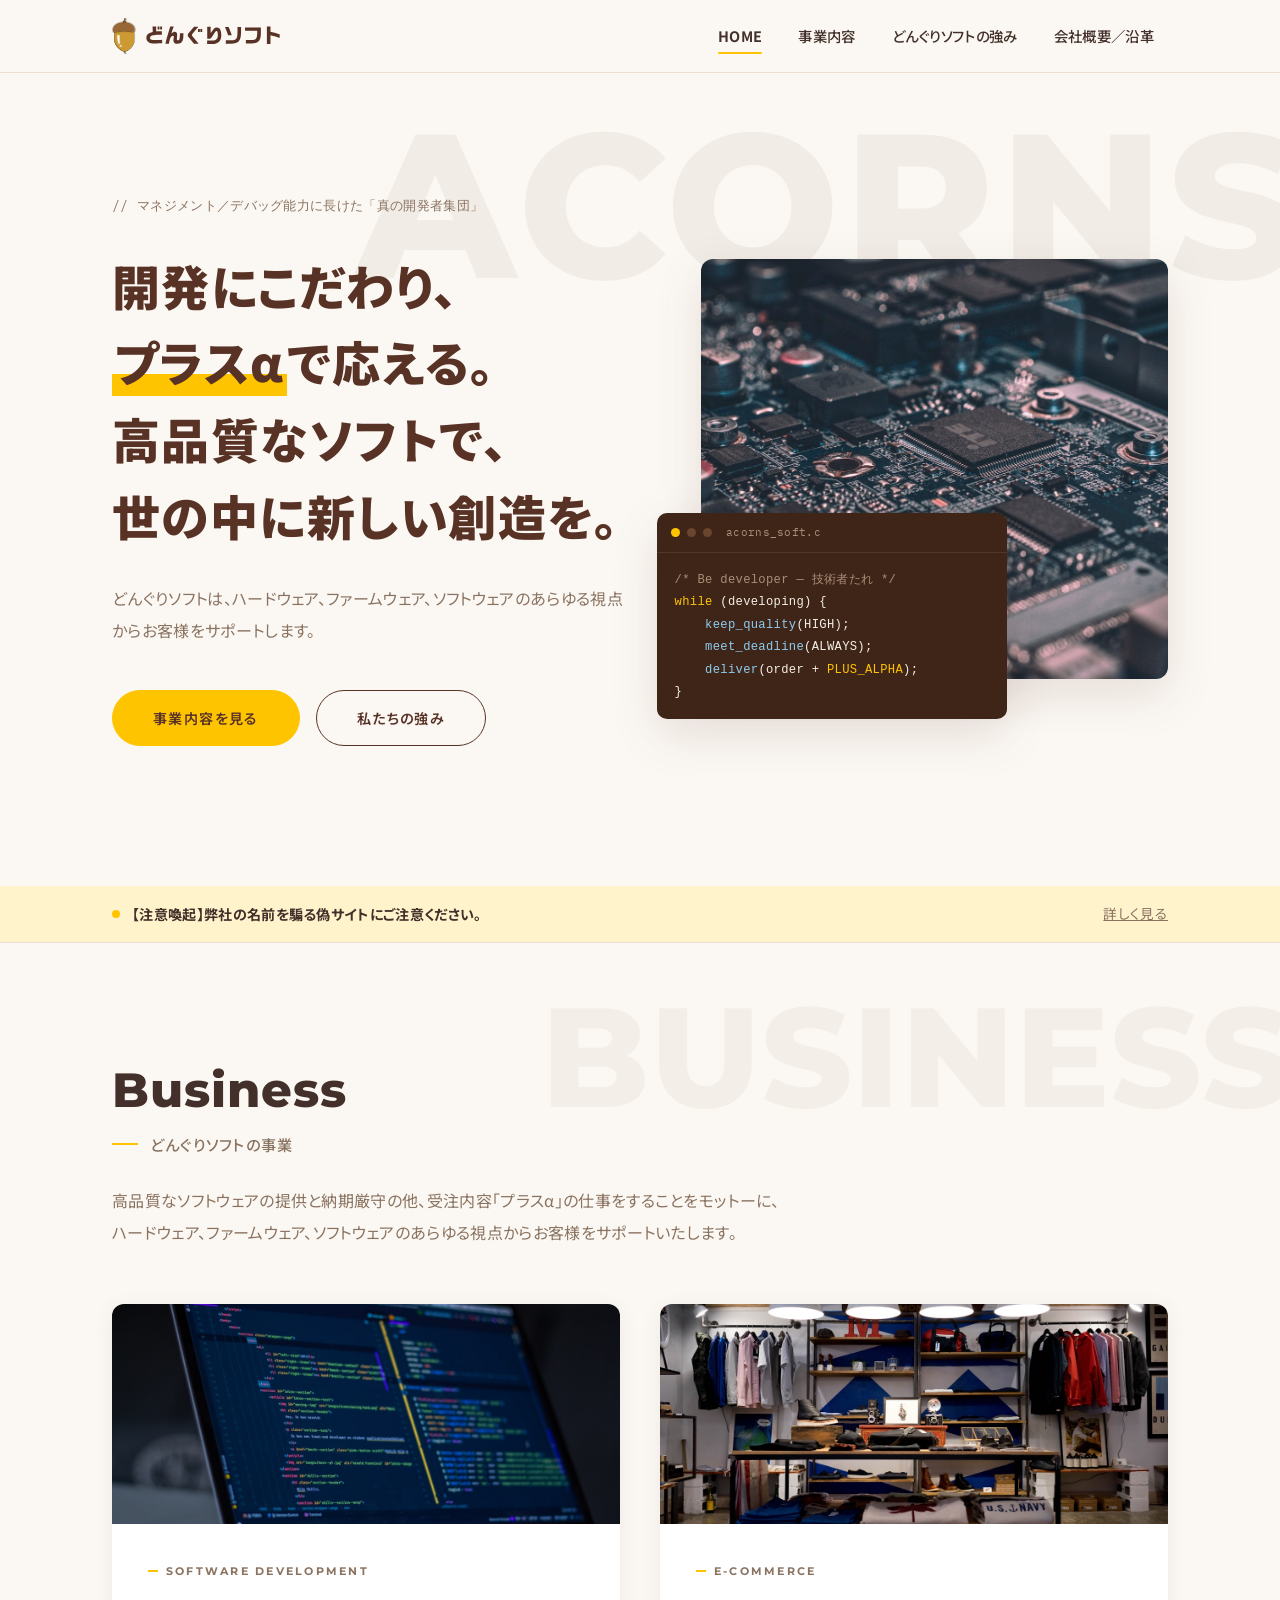
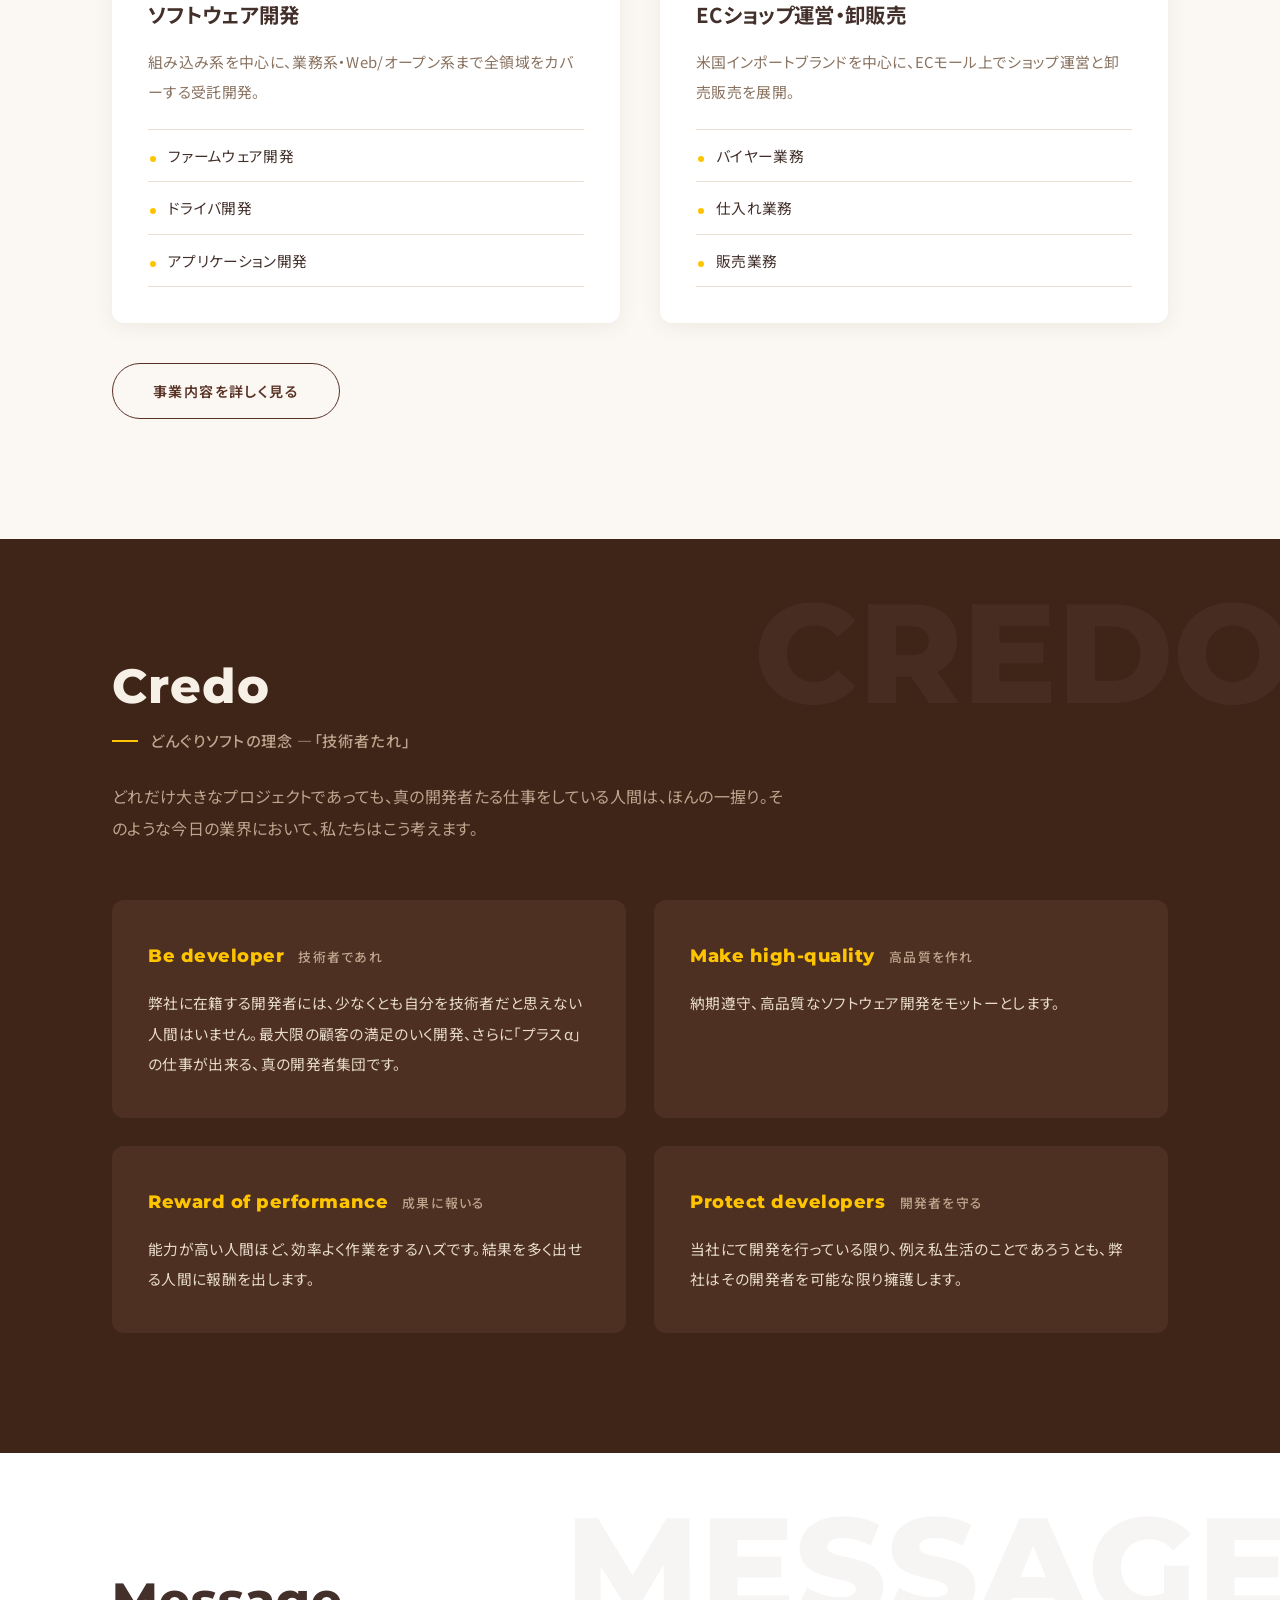
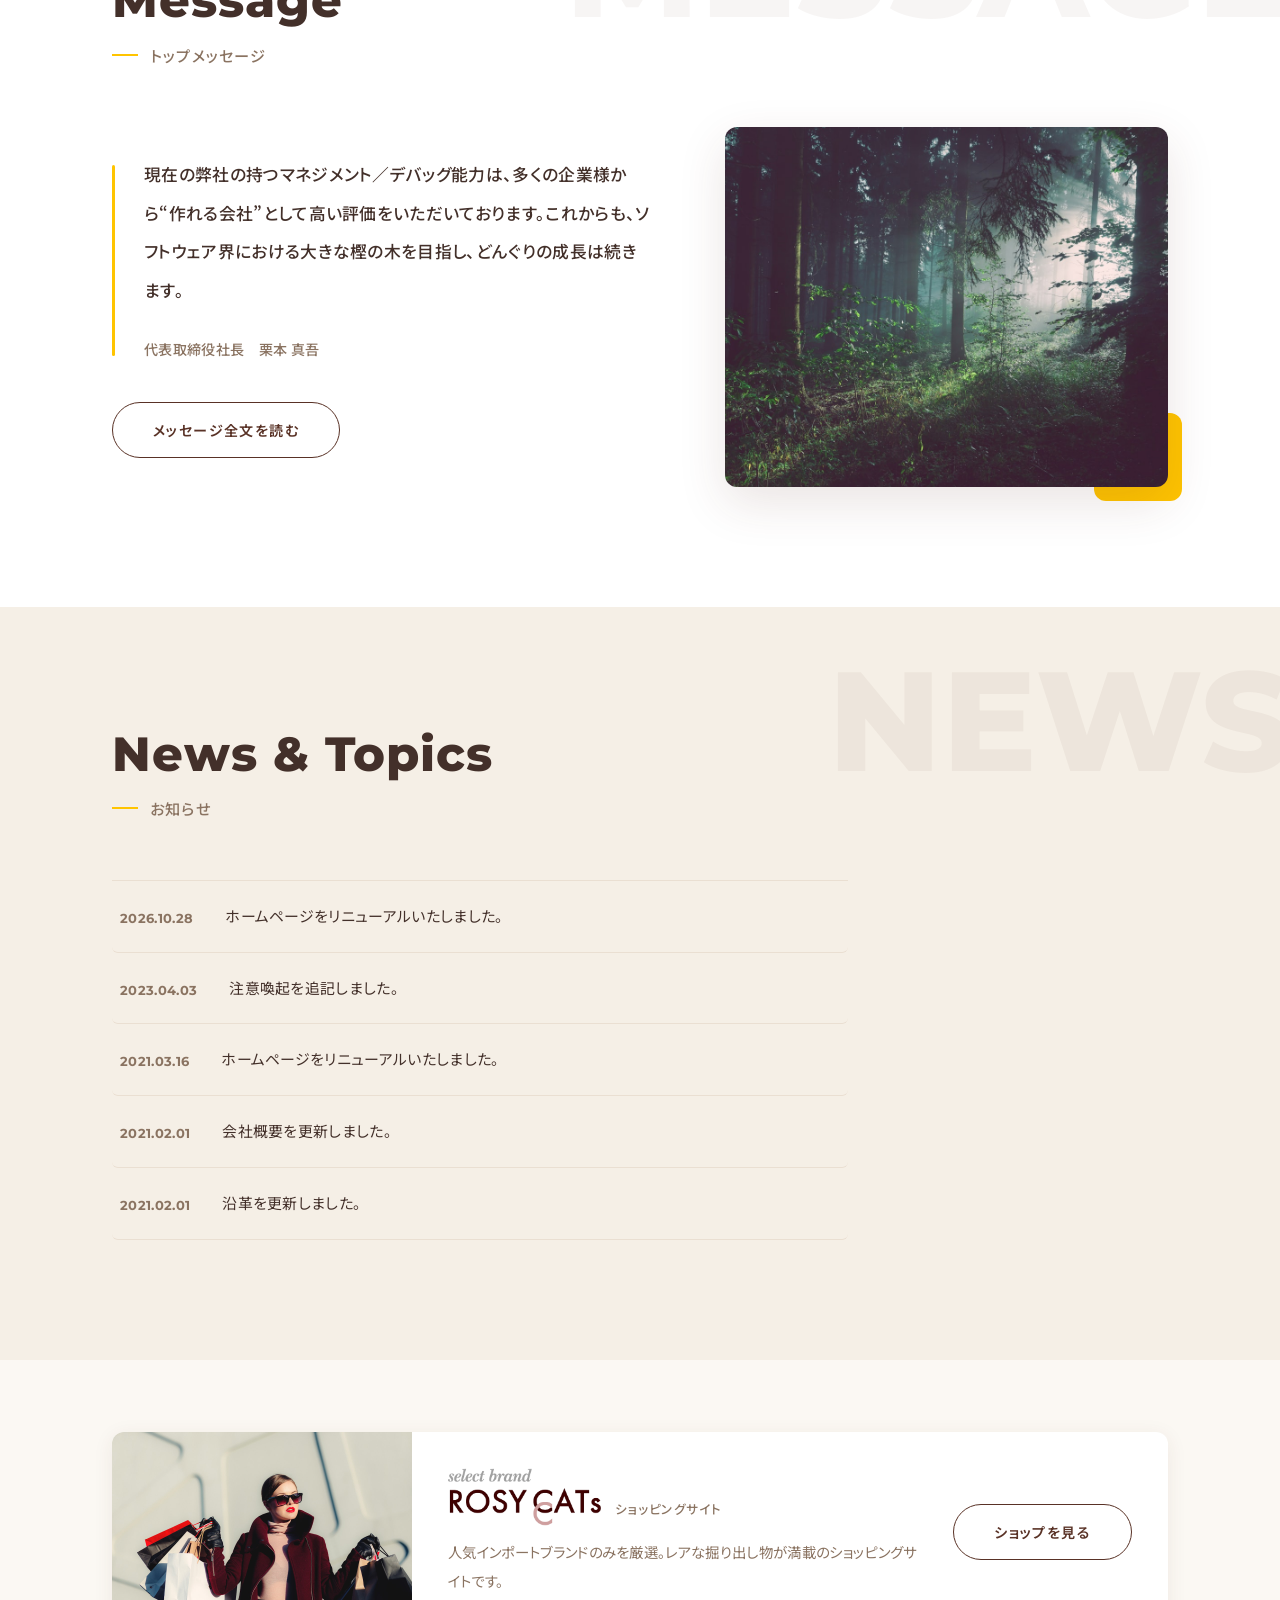
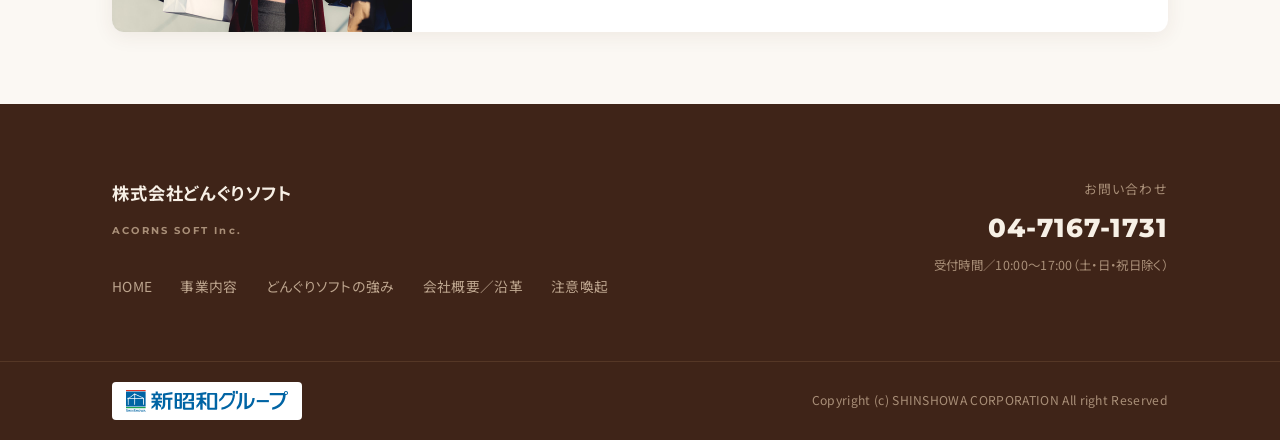
==== index.html @ 72dcea39 "Add initial homepage static site Co-Authored-By: Claude Opus 5.5 <noreply@anthropic.com> Claude-Sess" ====
<!doctype html>
<html lang="ja">
<head>
<meta charset="utf-8">
<title>株式会社どんぐりソフト｜真の開発者集団</title>
<meta name="description" content="どんぐりソフトは、ハードウェア、ファームウェア、ソフトウェアのあらゆる視点からお客様をサポートします。">
<meta name="viewport" content="width=device-width, initial-scale=1">
<link rel="icon" href="images/favicon.ico">
<link rel="preconnect" href="https://fonts.googleapis.com">
<link rel="preconnect" href="https://fonts.gstatic.com" crossorigin>
<link href="https://fonts.googleapis.com/css2?family=IBM+Plex+Mono:wght@400;500&family=Montserrat:wght@700;800;900&family=Noto+Sans+JP:wght@400;500;700;900&display=swap" rel="stylesheet">
<link rel="stylesheet" href="css/style.css">
<script src="js/main.js" defer></script>
<noscript><style>.intro{display:none}body.has-intro{overflow:auto}.reveal{opacity:1;transform:none}</style></noscript>
</head>
<body class="has-intro">

<div class="intro" id="intro" aria-hidden="true">
  <div class="intro-logo">
    <img src="images/logo.svg" alt="株式会社どんぐりソフト">
  </div>
</div>

<header class="site-header">
  <div class="inner">
    <a class="brand" href="index.html">
      <img src="images/logo.svg" alt="株式会社どんぐりソフト">
    </a>
    <nav class="gnav" aria-label="サイト内メニュー">
      <ul>
        <li><a href="index.html" aria-current="page">HOME</a></li>
        <li><a href="business.html">事業内容</a></li>
        <li><a href="advantage.html">どんぐりソフトの強み</a></li>
        <li><a href="outline.html">会社概要／沿革</a></li>
      </ul>
    </nav>
  </div>
</header>

<main>

  <section class="hero">
    <p class="ghost" aria-hidden="true">ACORNS</p>
    <div class="inner">
      <div class="hero-copy">
        <p class="lead-mono">// マネジメント／デバッグ能力に長けた「真の開発者集団」</p>
        <h1>開発にこだわり、<br><span class="marker">プラスα</span>で応える。<br>高品質なソフトで、<br>世の中に新しい創造を。</h1>
        <p class="sub">どんぐりソフトは、ハードウェア、ファームウェア、ソフトウェアのあらゆる視点からお客様をサポートします。</p>
        <div class="hero-actions">
          <a class="btn solid" href="business.html">事業内容を見る</a>
          <a class="btn" href="advantage.html">私たちの強み</a>
        </div>
      </div>
      <div class="hero-visual">
        <div class="photo" data-parallax>
          <img src="images/hero.jpg" alt="基板の上の電子回路">
        </div>
        <div class="code-card" aria-hidden="true">
          <div class="bar"><i></i><i></i><i></i>&nbsp;acorns_soft.c</div>
<pre><span class="c-com">/* Be developer — 技術者たれ */</span>
<span class="c-kw">while</span> (developing) {
    <span class="c-fn">keep_quality</span>(HIGH);
    <span class="c-fn">meet_deadline</span>(ALWAYS);
    <span class="c-fn">deliver</span>(order + <span class="c-kw">PLUS_ALPHA</span>);
}</pre>
        </div>
      </div>
    </div>
  </section>

  <div class="notice">
    <div class="inner">
      <p>【注意喚起】弊社の名前を騙る偽サイトにご注意ください。</p>
      <a href="caution.html">詳しく見る</a>
    </div>
  </div>

  <section class="section" id="business">
    <p class="sec-ghost" aria-hidden="true">BUSINESS</p>
    <div class="inner">
      <div class="sec-head reveal">
        <span class="en">Business</span>
        <h2>どんぐりソフトの事業</h2>
        <p class="lede">高品質なソフトウェアの提供と納期厳守の他、受注内容「プラスα」の仕事をすることをモットーに、ハードウェア、ファームウェア、ソフトウェアのあらゆる視点からお客様をサポートいたします。</p>
      </div>
      <div class="biz-grid">
        <a class="biz-card reveal d1" href="business.html">
          <figure><img src="images/biz-dev.jpg" alt="コードが表示された開発画面" loading="lazy"></figure>
          <span class="tag">SOFTWARE DEVELOPMENT</span>
          <h3>ソフトウェア開発</h3>
          <p>組み込み系を中心に、業務系・Web/オープン系まで全領域をカバーする受託開発。</p>
          <ul>
            <li>ファームウェア開発</li>
            <li>ドライバ開発</li>
            <li>アプリケーション開発</li>
          </ul>
        </a>
        <a class="biz-card reveal d2" href="business.html#summary">
          <figure><img src="images/biz-ec.jpg" alt="アパレルショップの店内" loading="lazy"></figure>
          <span class="tag">E-COMMERCE</span>
          <h3>ECショップ運営・卸販売</h3>
          <p>米国インポートブランドを中心に、ECモール上でショップ運営と卸売販売を展開。</p>
          <ul>
            <li>バイヤー業務</li>
            <li>仕入れ業務</li>
            <li>販売業務</li>
          </ul>
        </a>
      </div>
      <p class="reveal" style="margin-top:40px;"><a class="btn" href="business.html">事業内容を詳しく見る</a></p>
    </div>
  </section>

  <section class="section dark" id="credo">
    <p class="sec-ghost" aria-hidden="true">CREDO</p>
    <div class="inner">
      <div class="sec-head reveal">
        <span class="en">Credo</span>
        <h2>どんぐりソフトの理念 —「技術者たれ」</h2>
        <p class="lede">どれだけ大きなプロジェクトであっても、真の開発者たる仕事をしている人間は、ほんの一握り。そのような今日の業界において、私たちはこう考えます。</p>
      </div>
      <div class="credo-list reveal d1">
        <dl>
          <dt>Be developer<span class="ja">技術者であれ</span></dt>
          <dd>弊社に在籍する開発者には、少なくとも自分を技術者だと思えない人間はいません。最大限の顧客の満足のいく開発、さらに「プラスα」の仕事が出来る、真の開発者集団です。</dd>
        </dl>
        <dl>
          <dt>Make high-quality<span class="ja">高品質を作れ</span></dt>
          <dd>納期遵守、高品質なソフトウェア開発をモットーとします。</dd>
        </dl>
        <dl>
          <dt>Reward of performance<span class="ja">成果に報いる</span></dt>
          <dd>能力が高い人間ほど、効率よく作業をするハズです。結果を多く出せる人間に報酬を出します。</dd>
        </dl>
        <dl>
          <dt>Protect developers<span class="ja">開発者を守る</span></dt>
          <dd>当社にて開発を行っている限り、例え私生活のことであろうとも、弊社はその開発者を可能な限り擁護します。</dd>
        </dl>
      </div>
    </div>
  </section>

  <section class="section white" id="message">
    <p class="sec-ghost" aria-hidden="true">MESSAGE</p>
    <div class="inner">
      <div class="sec-head reveal">
        <span class="en">Message</span>
        <h2>トップメッセージ</h2>
      </div>
      <div class="split">
        <div class="reveal rv-left">
          <blockquote class="message-quote">
            現在の弊社の持つマネジメント／デバッグ能力は、多くの企業様から“作れる会社”として高い評価をいただいております。これからも、ソフトウェア界における大きな樫の木を目指し、どんぐりの成長は続きます。
            <span class="sign">代表取締役社長　栗本 真吾</span>
          </blockquote>
          <details class="more">
            <summary>メッセージ全文を読む</summary>
            <div class="body">
              <h3>「開発中心主義」と「プラスα」の発想により、高品質なソフトウェアで世の中に新しい創造を。</h3>
              <p>株式会社どんぐりソフトは、「栗本ソフトウェア研究所」として創業した当初から、ソフトウェアの受託開発を主な業務としてまいりました。かつて、ワンルームマンションで一人で始めた研究所の中で、必死になって開発に努めていた頃をよく思い出すものです。</p>
              <p>弊社は、自社製品があるわけでもなく、同業他社様と比べ特定の技術／分野に特化しているというわけでもありません。しかしながら、創業以来、高品質なソフトウェアの提供と納期厳守の他、受注内容「プラスα」の仕事をすることをモットーとし、現在の弊社の持つマネジメント／デバッグ能力は、多くの企業様から“作れる会社”として高い評価を受ける企業に成長させてきたと自負しております。</p>
              <p>事業の拡大に伴い、一人・また一人と開発者が増えてきた社内においては、全ての開発者が「プラスα」論を実践するだけでなく、「開発中心主義」を徹底して行い、開発に不必要である物理的・時間的な作業コストがかからないよう細心の注意を払っています。同時に、開発してみたいものがある人物の意思を尊重し、サポート体制を強化することで、高度な生産性を維持し続けていく体制を整えることも欠かさずに行っております。</p>
              <p>これからもソフトウェア界における大きな樫の木を目指し、どんぐりの成長は続きます。皆様からの一層のご愛顧を賜わります様、心よりお願い申し上げます。</p>
              <h3>『どんぐりソフト』の名前の由来</h3>
              <p>天才的技術力をもったわけでもないが、『職人的技術者の寄せ集めを作ろう』。そう考えた。この会社は、『天才じゃなくてもいい』。（天才のほうがうれしいけど）どんぐりの背くらべ程度の、たいしてできない人たちでいいのだ。普通に『開発がすきで、開発をやりたい人が集まればいい』。</p>
              <p>そんな思いで『どんぐりソフト』と名付けました。</p>
            </div>
          </details>
        </div>
        <figure class="photo-frame reveal rv-right d1">
          <img src="images/message.jpg" alt="大きく育つ樫の木の森" loading="lazy" style="height:360px;">
        </figure>
      </div>
    </div>
  </section>

  <section class="section gray" id="news">
    <p class="sec-ghost" aria-hidden="true">NEWS</p>
    <div class="inner">
      <div class="sec-head reveal">
        <span class="en">News &amp; Topics</span>
        <h2>お知らせ</h2>
      </div>
      <div class="news-list reveal d1">
        <dl><dt>2026.10.28</dt><dd>ホームページをリニューアルいたしました。</dd></dl>
        <dl><dt>2023.04.03</dt><dd>注意喚起を追記しました。</dd></dl>
        <dl><dt>2021.03.16</dt><dd>ホームページをリニューアルいたしました。</dd></dl>
        <dl><dt>2021.02.01</dt><dd>会社概要を更新しました。</dd></dl>
        <dl><dt>2021.02.01</dt><dd>沿革を更新しました。</dd></dl>
      </div>
    </div>
  </section>

  <section class="section tight" id="rosycats">
    <div class="inner">
      <div class="rosy reveal">
        <figure><img src="images/rosycats.jpg" alt="ショッピングを楽しむ様子" loading="lazy"></figure>
        <div class="rosy-body">
          <h3 class="rosy-title"><img class="rosy-logo" src="images/logo_rosycats.png" alt="select brand ROSY CATs" width="960" height="363"><span>ショッピングサイト</span></h3>
          <p>人気インポートブランドのみを厳選。レアな掘り出し物が満載のショッピングサイトです。</p>
        </div>
        <div class="rosy-btn">
          <a class="btn" href="https://www.rakuten.co.jp/rosy-cats/" target="_blank" rel="noopener">ショップを見る</a>
        </div>
      </div>
    </div>
  </section>

</main>

<footer class="site-footer">
  <div class="upper">
    <div class="inner">
      <div>
        <div class="f-brand">
          <span class="name">株式会社どんぐりソフト</span><br>
          <span class="en">ACORNS SOFT Inc.</span>
        </div>
        <nav aria-label="フッターメニュー">
          <ul>
            <li><a href="index.html">HOME</a></li>
            <li><a href="business.html">事業内容</a></li>
            <li><a href="advantage.html">どんぐりソフトの強み</a></li>
            <li><a href="outline.html">会社概要／沿革</a></li>
            <li><a href="caution.html">注意喚起</a></li>
          </ul>
        </nav>
      </div>
      <div class="f-contact">
        <p class="label">お問い合わせ</p>
        <a class="tel" href="tel:0471671731">04-7167-1731</a>
        <p class="hours">受付時間／10:00〜17:00（土・日・祝日除く）</p>
      </div>
    </div>
  </div>
  <div class="lower">
    <div class="inner">
      <a class="group-logo" href="https://www.shinshowa.co.jp/" target="_blank" rel="noopener"><img src="images/logo_shinshowa_group.svg" alt="新昭和グループ"></a>
      <p>Copyright (c) SHINSHOWA CORPORATION All right Reserved</p>
    </div>
  </div>
</footer>

</body>
</html>
---- css/style.css ----
/* ============================================================
   どんぐりソフト コーポレートサイト リニューアル ドラフト v4
   余白 × 細線 × 柔らかい影 — 洗練されたミニマル
   イエロー #ffc400 は「要所だけ」のアクセント
   ============================================================ */
:root {
  --yellow: #ffc400;
  --yellow-soft: #fff3cc;
  --ink: #593226;        /* ロゴのブランドブラウン */
  --white: #ffffff;
  --base: #fbf8f3;      /* どんぐりの実を思わせる暖かい白 */
  --gray: #f5efe6;      /* 交互セクション(ベージュ) */
  --txt: #43302a;
  --txt-weak: #8a7361;
  --line: #eadfd2;
  --shadow-sm: 0 4px 20px rgba(89, 50, 38, .08);
  --shadow-md: 0 16px 48px rgba(89, 50, 38, .13);
  --en: "Montserrat", sans-serif;
  --sans: "Noto Sans JP", "Hiragino Kaku Gothic ProN", "Yu Gothic", sans-serif;
  --mono: "IBM Plex Mono", "Consolas", monospace;
  --max: 1120px;
  --r: 12px;
}

* { margin: 0; padding: 0; box-sizing: border-box; }

html { scroll-behavior: smooth; }

body {
  font-family: var(--sans);
  color: var(--txt);
  background: var(--base);
  font-size: 16px;
  line-height: 2;
  letter-spacing: .02em;
  font-feature-settings: "palt";
  -webkit-font-smoothing: antialiased;
}
body.has-intro { overflow: hidden; }

img { max-width: 100%; display: block; }
a { color: inherit; }
ul { list-style: none; }

.inner { max-width: var(--max); margin: 0 auto; padding: 0 32px; }

a:focus-visible, .btn:focus-visible, summary:focus-visible {
  outline: 2px solid var(--ink); outline-offset: 3px; border-radius: 2px;
}

/* ============================================================
   イントロ — 白磁のような静かな幕開け
   ============================================================ */
.intro {
  position: fixed; inset: 0; z-index: 999;
  display: grid; place-items: center;
  pointer-events: none;
}
.intro::before {
  content: ""; position: absolute; inset: 0;
  background: var(--white);
  transition: transform .8s cubic-bezier(.77, 0, .18, 1);
}
.intro .intro-logo {
  position: relative; z-index: 2; text-align: center;
  animation: intro-fade 1s ease both .2s;
  transition: opacity .35s;
}
.intro .intro-logo img { display: block; width: min(250px, 64vw); height: auto; margin: 0 auto; }
.intro .intro-logo .t1 {
  font-family: var(--en); font-weight: 800; font-size: 1.3rem; letter-spacing: .3em;
  color: var(--ink); display: block; line-height: 1.4; text-indent: .3em;
}
.intro .intro-logo .t2 {
  font-size: .78rem; font-weight: 500; letter-spacing: .42em; color: var(--txt-weak); display: block; text-indent: .42em;
}
@keyframes intro-fade {
  from { opacity: 0; transform: translateY(16px); }
  to   { opacity: 1; transform: none; }
}
.intro.is-done .intro-logo { opacity: 0; }
.intro.is-done::before { transform: translateY(-101%); }

/* ============================================================
   ページ遷移ワイプ(黄→茶の2枚幕が横に走る)
   ============================================================ */
.page-wipe { position: fixed; inset: 0; z-index: 990; pointer-events: none; }
.page-wipe i {
  position: absolute; inset: 0; display: block;
  transform: translateX(-102%);
}
/* 1枚目: 淡いタンの露払い / 2枚目: 背景色ベージュの本幕(先端に細い黄色のライン) */
.page-wipe i:nth-child(1) { background: #eee3d3; }
.page-wipe i:nth-child(2) { background: var(--base); }
.page-wipe i:nth-child(2)::after {
  content: ""; position: absolute; top: 0; bottom: 0; right: -3px; width: 3px;
  background: var(--yellow);
}
/* 退場: 左から入ってきて画面を覆う */
.page-wipe.is-enter i {
  animation: wipe-in .55s cubic-bezier(.77, 0, .18, 1) forwards;
}
.page-wipe.is-enter i:nth-child(2) { animation-delay: .12s; }
@keyframes wipe-in { from { transform: translateX(-102%); } to { transform: translateX(0); } }
/* 入場: 画面を覆った状態から右へ抜ける */
.page-wipe.is-cover i { transform: translateX(0); }
.page-wipe.is-leave i {
  animation: wipe-out .55s cubic-bezier(.77, 0, .18, 1) forwards;
}
.page-wipe.is-leave i:nth-child(1) { animation-delay: .12s; }
@keyframes wipe-out { from { transform: translateX(0); } to { transform: translateX(102%); } }

/* ============================================================
   スクロールで出現
   ============================================================ */
.reveal { opacity: 0; transform: translateY(36px); transition: opacity .9s cubic-bezier(.22,.61,.36,1), transform .9s cubic-bezier(.22,.61,.36,1); }
.reveal.rv-left  { transform: translateX(-42px); }
.reveal.rv-right { transform: translateX(42px); }
.reveal.is-visible { opacity: 1; transform: none; }
.reveal.d1 { transition-delay: .12s; }
.reveal.d2 { transition-delay: .24s; }
.reveal.d3 { transition-delay: .36s; }

/* ---------- Header ---------- */
.site-header {
  position: sticky; top: 0; z-index: 100;
  background: rgba(251, 248, 243, .9);
  backdrop-filter: blur(12px);
  -webkit-backdrop-filter: blur(12px);
  border-bottom: 1px solid var(--line);
}
.site-header .inner {
  display: flex; align-items: center; justify-content: space-between;
  height: 72px;
}
.brand { display: flex; align-items: center; gap: 11px; text-decoration: none; color: var(--ink); }
.brand img { display: block; height: 36px; width: auto; transition: opacity .3s; }
.brand:hover img { opacity: .72; }
.brand .name { font-weight: 700; font-size: 1.02rem; letter-spacing: .05em; }
.brand .en { font-family: var(--en); font-weight: 700; font-size: .58rem; letter-spacing: .22em; color: var(--txt-weak); display: block; line-height: 1.4; }
.gnav ul { display: flex; gap: 8px; }
.gnav a {
  display: block; padding: 8px 14px; text-decoration: none;
  color: var(--txt); font-size: .9rem; font-weight: 500;
  position: relative;
  transition: color .25s;
}
.gnav a::after {
  content: ""; position: absolute; left: 14px; right: 14px; bottom: 4px; height: 2px;
  background: var(--yellow); border-radius: 2px;
  transform: scaleX(0); transform-origin: left;
  transition: transform .3s cubic-bezier(.22,.61,.36,1);
}
.gnav a:hover::after { transform: scaleX(1); }
.gnav a[aria-current="page"] { font-weight: 700; }
.gnav a[aria-current="page"]::after { transform: scaleX(1); }
@media (max-width: 720px) {
  .site-header .inner { flex-direction: column; height: auto; padding-top: 12px; padding-bottom: 10px; gap: 2px; }
  .gnav ul { flex-wrap: wrap; justify-content: center; gap: 0; }
  .gnav a { padding: 6px 10px; font-size: .84rem; }
}

/* ============================================================
   Hero (top) — 余白と大きなタイポグラフィ
   ============================================================ */
.hero {
  background: var(--base);
  color: var(--ink);
  padding: 120px 0 140px;
  position: relative;
  overflow: hidden;
}
.hero .ghost {
  position: absolute; right: -2%; top: 30px; z-index: 0;
  font-family: var(--en); font-weight: 800; line-height: 1;
  font-size: clamp(6rem, 16vw, 14rem); letter-spacing: .02em;
  color: rgba(89, 50, 38, .06);
  user-select: none; pointer-events: none; white-space: nowrap;
}
.hero .inner {
  display: grid; grid-template-columns: 1.05fr .95fr; gap: 72px; align-items: center;
  position: relative; z-index: 1;
}
.hero-copy .lead-mono {
  display: block;
  font-family: var(--mono); font-size: .8rem;
  color: var(--txt-weak);
  margin-bottom: 28px;
}
.hero-copy h1 {
  font-size: clamp(1.9rem, 4vw, 3rem);
  font-weight: 900; line-height: 1.6; letter-spacing: .03em;
  margin-bottom: 28px;
}
.hero-copy h1 .marker {
  background: linear-gradient(transparent 68%, var(--yellow) 68%);
  padding: 0 2px;
}
.hero-copy p.sub { color: var(--txt-weak); max-width: 32em; }
.hero-copy .hero-actions { margin-top: 44px; display: flex; gap: 16px; flex-wrap: wrap; }
/* 入場アニメーション(イントロ後) */
.hero-copy > * { animation: rise .9s cubic-bezier(.22,.61,.36,1) both; }
.hero-copy .lead-mono { animation-delay: 1.7s; }
.hero-copy h1 { animation-delay: 1.8s; }
.hero-copy p.sub { animation-delay: 1.95s; }
.hero-copy .hero-actions { animation-delay: 2.1s; }
@keyframes rise { from { opacity: 0; transform: translateY(33px); } to { opacity: 1; transform: none; } }

/* 写真 × コードカードのレイヤー */
.hero-visual { position: relative; animation: rise 1s cubic-bezier(.22,.61,.36,1) both 1.9s; }
.hero-visual .photo {
  border-radius: var(--r);
  box-shadow: var(--shadow-md);
  overflow: hidden;
}
.hero-visual .photo img { width: 100%; height: 420px; object-fit: cover; }
.hero-visual .code-card {
  position: absolute; left: -44px; bottom: -40px; width: min(76%, 350px); z-index: 2;
}
.code-card {
  background: #3f2418;
  border-radius: 10px;
  box-shadow: var(--shadow-md);
  font-family: var(--mono); font-size: .76rem; line-height: 1.85;
  overflow: hidden;
}
.code-card .bar {
  display: flex; align-items: center; gap: 7px;
  padding: 9px 14px; border-bottom: 1px solid #553726;
  color: #a98f78; font-size: .7rem;
}
.code-card .bar i { width: 9px; height: 9px; border-radius: 50%; background: #6a462f; display: inline-block; }
.code-card .bar i:first-child { background: var(--yellow); }
.code-card pre { padding: 16px 18px; overflow-x: auto; color: #f7f0e6; }
.code-card .c-com { color: #a98f78; }
.code-card .c-kw { color: var(--yellow); }
.code-card .c-fn { color: #8ecdf0; }
@media (max-width: 860px) {
  .hero { padding: 72px 0 110px; }
  .hero .inner { grid-template-columns: 1fr; gap: 48px; }
  .hero-visual .photo img { height: 280px; }
  .hero-visual .code-card { left: 16px; bottom: -48px; }
}

/* ============================================================
   Page hero (下層)
   ============================================================ */
.page-hero {
  position: relative;
  background-color: var(--ink);
  background-size: cover; background-position: center;
  color: var(--white);
  padding: 110px 0 96px;
  overflow: hidden;
}
.page-hero::before {
  content: ""; position: absolute; inset: 0;
  background: linear-gradient(100deg, rgba(48, 27, 17, .85) 25%, rgba(48, 27, 17, .4) 100%);
}
.page-hero .inner { position: relative; z-index: 1; }
.page-hero .path {
  font-family: var(--en); font-weight: 800;
  font-size: clamp(2.4rem, 6.4vw, 4.2rem); line-height: 1.05; letter-spacing: .02em;
  animation: rise .9s cubic-bezier(.22,.61,.36,1) both .1s;
}
.page-hero h1 {
  font-size: 1rem; font-weight: 500; margin-top: 16px; letter-spacing: .06em;
  padding-left: 38px; position: relative; color: rgba(255,255,255,.92);
  animation: rise .9s cubic-bezier(.22,.61,.36,1) both .28s;
}
.page-hero h1::before {
  content: ""; position: absolute; left: 0; top: 50%; transform: translateY(-50%);
  width: 26px; height: 2px; background: var(--yellow);
}
.page-hero p.desc { margin-top: 20px; max-width: 40em; color: rgba(255,255,255,.75); font-size: .95rem; animation: rise .9s cubic-bezier(.22,.61,.36,1) both .44s; }

/* ---------- Sections ---------- */
.section { padding: 120px 0; position: relative; overflow: hidden; }
.section.tight { padding: 72px 0; }
.section.dark { background: #3f2418; color: #f7f0e6; }
.section.white { background: var(--white); }
.section.gray { background: var(--gray); }
.sec-head { margin-bottom: 56px; }
.sec-head .en {
  font-family: var(--en); font-weight: 800;
  font-size: clamp(2rem, 4.6vw, 3rem); line-height: 1.15; letter-spacing: .02em;
  display: block;
}
.sec-head h2 {
  display: inline-block;
  font-size: .95rem; font-weight: 500; line-height: 1.6; letter-spacing: .08em;
  margin-top: 14px; padding-left: 38px; position: relative; color: var(--txt-weak);
}
.section.dark .sec-head h2 { color: #bda58e; }
.sec-head h2::before {
  content: ""; position: absolute; left: 0; top: 50%; transform: translateY(-50%);
  width: 26px; height: 2px; background: var(--yellow);
}
.sec-head p.lede { margin-top: 24px; max-width: 42em; color: var(--txt-weak); }
.section.dark .sec-head p.lede { color: #bda58e; }
/* セクション背景のゴースト文字 — ごく淡く */
.sec-ghost {
  position: absolute; top: 44px; right: -1%; z-index: 0;
  font-family: var(--en); font-weight: 800; line-height: 1;
  font-size: clamp(4rem, 11vw, 9rem);
  color: rgba(89, 50, 38, .05);
  user-select: none; pointer-events: none; white-space: nowrap;
}
.section.dark .sec-ghost { color: rgba(255, 255, 255, .045); }
.section > .inner { position: relative; z-index: 1; }
@media (max-width: 720px) { .section { padding: 76px 0; } }

/* ---------- Buttons ---------- */
.btn {
  display: inline-block; padding: 13px 40px;
  border: 1px solid var(--ink); color: var(--ink);
  text-decoration: none; font-size: .88rem; font-weight: 600; letter-spacing: .1em;
  background: transparent; border-radius: 999px;
  transition: background .3s, color .3s, border-color .3s, transform .3s, box-shadow .3s;
}
.btn:hover { background: var(--ink); color: var(--white); transform: translateY(-2px); box-shadow: var(--shadow-sm); }
.btn.solid { background: var(--yellow); border-color: var(--yellow); color: var(--ink); }
.btn.solid:hover { background: var(--ink); border-color: var(--ink); color: var(--white); }
.section.dark .btn { border-color: rgba(255,255,255,.5); color: #f7f0e6; }
.section.dark .btn:hover { background: var(--yellow); border-color: var(--yellow); color: var(--ink); }

/* ---------- 注意喚起 ---------- */
.notice { background: var(--yellow-soft); border-bottom: 1px solid var(--line); }
.notice .inner {
  display: flex; align-items: center; justify-content: space-between; gap: 16px;
  padding-top: 14px; padding-bottom: 14px; flex-wrap: wrap;
}
.notice p { font-size: .88rem; font-weight: 700; padding-left: 20px; position: relative; }
.notice p::before {
  content: ""; position: absolute; left: 0; top: 50%; transform: translateY(-50%);
  width: 8px; height: 8px; border-radius: 50%; background: var(--yellow);
}
.notice a { color: var(--txt-weak); font-size: .85rem; transition: color .25s; }
.notice a:hover { color: var(--ink); }

/* ---------- 事業カード ---------- */
.biz-grid { display: grid; grid-template-columns: 1fr 1fr; gap: 40px; }
.biz-card {
  background: var(--white); border-radius: var(--r);
  padding: 0 36px 36px;
  box-shadow: var(--shadow-sm);
  text-decoration: none; display: block;
  transition: transform .4s cubic-bezier(.22,.61,.36,1), box-shadow .4s;
}
.biz-card:hover { transform: translateY(-6px); box-shadow: var(--shadow-md); }
.biz-card figure { margin: 0 -36px 28px; border-radius: var(--r) var(--r) 0 0; overflow: hidden; }
.biz-card figure img { width: 100%; height: 220px; object-fit: cover; transition: transform .8s cubic-bezier(.22,.61,.36,1); }
.biz-card:hover figure img { transform: scale(1.05); }
.biz-card .tag {
  font-family: var(--en); font-weight: 700; font-size: .7rem; letter-spacing: .2em;
  color: var(--txt-weak);
  padding-left: 18px; position: relative;
}
.biz-card .tag::before {
  content: ""; position: absolute; left: 0; top: 50%; transform: translateY(-50%);
  width: 10px; height: 2px; background: var(--yellow);
}
.biz-card h3 { font-size: 1.28rem; font-weight: 700; margin: 10px 0 12px; }
.biz-card p { color: var(--txt-weak); font-size: .93rem; }
.biz-card ul { margin-top: 22px; border-top: 1px solid var(--line); }
.biz-card ul li {
  padding: 11px 2px; border-bottom: 1px solid var(--line); font-size: .92rem;
  display: flex; align-items: baseline; gap: 12px;
}
.biz-card ul li::before { content: ""; width: 6px; height: 6px; border-radius: 50%; background: var(--yellow); flex: none; }
@media (max-width: 720px) { .biz-grid { grid-template-columns: 1fr; } }

/* ---------- 理念 ---------- */
.credo-list { display: grid; grid-template-columns: 1fr 1fr; gap: 28px; }
.credo-list > dl {
  background: #4d3021; border-radius: var(--r); padding: 38px 36px;
  transition: transform .4s cubic-bezier(.22,.61,.36,1), background .4s;
}
.credo-list > dl:hover { transform: translateY(-4px); background: #593a28; }
.credo-list dt {
  font-family: var(--en); font-weight: 800; font-size: 1.1rem; letter-spacing: .03em;
  color: var(--yellow); margin-bottom: 14px;
}
.credo-list dt .ja { font-family: var(--sans); font-weight: 500; font-size: .8rem; color: #bda58e; margin-left: 14px; letter-spacing: .1em; }
.credo-list dd { color: #e8dbc9; font-size: .92rem; line-height: 2.1; }
@media (max-width: 860px) { .credo-list { grid-template-columns: 1fr; gap: 20px; } }

/* ---------- トップメッセージ ---------- */
.message-quote {
  padding-left: 32px; position: relative;
  font-size: 1.05rem; font-weight: 500; line-height: 2.3;
}
.message-quote::before {
  content: ""; position: absolute; left: 0; top: 10px; bottom: 10px;
  width: 3px; border-radius: 3px; background: var(--yellow);
}
.message-quote .sign { display: block; margin-top: 24px; font-size: .88rem; color: var(--txt-weak); }
details.more { margin-top: 36px; }
details.more summary {
  cursor: pointer; list-style: none; display: inline-block;
  padding: 13px 40px; border: 1px solid var(--ink); color: var(--ink); border-radius: 999px;
  font-size: .88rem; font-weight: 600; letter-spacing: .1em;
  transition: background .3s, color .3s;
}
details.more summary::-webkit-details-marker { display: none; }
details.more summary:hover { background: var(--ink); color: var(--white); }
details.more[open] summary { display: none; }
details.more .body { padding-top: 8px; max-width: 46em; }
details.more .body h3 {
  font-size: 1.08rem; font-weight: 700; margin: 32px 0 14px;
  padding-left: 16px; position: relative;
}
details.more .body h3::before {
  content: ""; position: absolute; left: 0; top: .45em; width: 4px; height: 1.1em; border-radius: 3px; background: var(--yellow);
}
details.more .body p { margin-bottom: 18px; font-size: .93rem; color: #54413a; }

/* ---------- News ---------- */
.news-list { border-top: 1px solid var(--line); max-width: 46em; }
.news-list dl {
  display: flex; gap: 32px; padding: 20px 8px; border-bottom: 1px solid var(--line);
  font-size: .93rem; border-radius: 6px;
  transition: background .3s, padding-left .3s;
}
.news-list dl:hover { background: var(--white); padding-left: 18px; }
.news-list dt { font-family: var(--en); font-weight: 700; flex: none; font-size: .84rem; padding-top: 4px; color: var(--txt-weak); }

/* ---------- ROSY CATs ---------- */
.rosy {
  background: var(--white); border-radius: var(--r);
  box-shadow: var(--shadow-sm);
  display: grid; grid-template-columns: 300px 1fr auto; gap: 36px; align-items: center;
  overflow: hidden;
  transition: box-shadow .4s, transform .4s;
}
.rosy:hover { box-shadow: var(--shadow-md); transform: translateY(-3px); }
.rosy figure { height: 100%; min-height: 190px; overflow: hidden; }
.rosy figure img { width: 100%; height: 100%; object-fit: cover; transition: transform .8s cubic-bezier(.22,.61,.36,1); }
.rosy:hover figure img { transform: scale(1.04); }
.rosy .rosy-body { padding: 30px 0; }
.rosy h3 { font-size: 1.15rem; font-weight: 700; margin-bottom: 8px; }
/* ROSY CATs 公式ロゴ(楽天ショップロゴを白抜き透過PNG化)。カード地は白のまま=元ロゴの白地と同じ見え方 */
.rosy .rosy-title { display: flex; align-items: flex-end; gap: 14px; flex-wrap: wrap; margin-bottom: 12px; }
.rosy .rosy-logo { height: 58px; width: auto; display: block; }
.rosy .rosy-title span { font-size: .78rem; font-weight: 500; letter-spacing: .12em; color: var(--txt-weak); padding-bottom: 4px; }
.rosy p { color: var(--txt-weak); font-size: .9rem; }
.rosy .rosy-btn { padding-right: 36px; }
@media (max-width: 860px) {
  .rosy { grid-template-columns: 1fr; gap: 0; }
  .rosy figure img { height: 190px; }
  .rosy .rosy-body { padding: 26px 28px 6px; }
  .rosy .rosy-btn { padding: 0 28px 28px; }
}

/* ---------- 写真フレーム ---------- */
.photo-frame { position: relative; }
.photo-frame img {
  width: 100%; height: 100%; object-fit: cover;
  border-radius: var(--r); box-shadow: var(--shadow-md);
}
.photo-frame::after {
  content: ""; position: absolute; right: -14px; bottom: -14px;
  width: 88px; height: 88px; border-radius: var(--r);
  background: var(--yellow); z-index: -1;
}

/* 2カラム(文章 × 写真) */
.split { display: grid; grid-template-columns: 1.1fr .9fr; gap: 72px; align-items: center; }
.split.rev { grid-template-columns: .9fr 1.1fr; }
@media (max-width: 860px) {
  .split, .split.rev { grid-template-columns: 1fr; gap: 48px; }
}

/* ---------- 定義リスト(事業概要ほか) ---------- */
.spec-list dl {
  display: grid; grid-template-columns: 260px 1fr; gap: 28px;
  padding: 36px 8px; border-bottom: 1px solid var(--line);
}
.spec-list dl:first-child { border-top: 1px solid var(--line); }
.spec-list dt { font-weight: 700; font-size: 1.02rem; }
.spec-list dt .tag {
  display: block; font-family: var(--en); font-size: .68rem; font-weight: 700; letter-spacing: .2em;
  color: var(--txt-weak); margin-top: 8px;
  padding-left: 18px; position: relative;
}
.spec-list dt .tag::before {
  content: ""; position: absolute; left: 0; top: 50%; transform: translateY(-50%);
  width: 10px; height: 2px; background: var(--yellow);
}
.spec-list dd ul li { padding: 2px 0; font-size: .93rem; }
.spec-list dd .env {
  display: inline-block; margin-top: 14px; font-family: var(--mono); font-size: .75rem;
  background: var(--gray); color: var(--txt-weak); padding: 5px 16px; border-radius: 999px;
}
.spec-list dd p.desc { font-size: .93rem; color: var(--txt-weak); }
@media (max-width: 720px) {
  .spec-list dl { grid-template-columns: 1fr; gap: 10px; padding: 26px 4px; }
}

/* ---------- 強みボックス ---------- */
.strength-box {
  background: var(--white); border-radius: var(--r);
  box-shadow: var(--shadow-sm);
  padding: 0 44px 44px; margin-bottom: 56px; position: relative;
  transition: transform .4s cubic-bezier(.22,.61,.36,1), box-shadow .4s;
}
.strength-box:hover { transform: translateY(-5px); box-shadow: var(--shadow-md); }
.strength-box .strength-photo { margin: 0 -44px 32px; border-radius: var(--r) var(--r) 0 0; overflow: hidden; }
.strength-box .strength-photo img { width: 100%; height: 260px; object-fit: cover; transition: transform .8s cubic-bezier(.22,.61,.36,1); }
.strength-box:hover .strength-photo img { transform: scale(1.04); }
.strength-box .no {
  position: absolute; top: 20px; left: 20px; z-index: 2;
  font-family: var(--en); font-weight: 800; font-size: .72rem; letter-spacing: .16em;
  background: var(--white); color: var(--ink);
  padding: 6px 18px; border-radius: 999px; box-shadow: var(--shadow-sm);
}
.strength-box h3 { font-size: 1.45rem; font-weight: 900; margin: 0 0 6px; letter-spacing: .03em; }
.strength-box p.catch {
  font-weight: 500; color: var(--txt-weak); margin-bottom: 24px;
  padding-left: 18px; position: relative;
}
.strength-box p.catch::before {
  content: ""; position: absolute; left: 0; top: .5em; width: 4px; height: 1em; border-radius: 3px; background: var(--yellow);
}
.strength-box dl { margin-top: 22px; }
.strength-box dt { font-weight: 700; margin-bottom: 6px; padding-left: 18px; position: relative; }
.strength-box dt::before { content: ""; position: absolute; left: 0; top: .62em; width: 6px; height: 6px; border-radius: 50%; background: var(--yellow); }
.strength-box dd { color: var(--txt-weak); font-size: .93rem; margin-bottom: 10px; }
@media (max-width: 720px) {
  .strength-box { padding: 0 26px 36px; }
  .strength-box .strength-photo { margin: 0 -26px 26px; }
}

/* ---------- 会社概要テーブル ---------- */
.outline-table {
  width: 100%; border-collapse: collapse; background: var(--white);
  border-radius: var(--r); overflow: hidden; box-shadow: var(--shadow-sm);
}
.outline-table th, .outline-table td { padding: 22px 28px; border-bottom: 1px solid var(--line); vertical-align: top; text-align: left; font-size: .93rem; }
.outline-table tr:last-child th, .outline-table tr:last-child td { border-bottom: none; }
.outline-table th { width: 210px; background: #faf4ea; font-weight: 700; white-space: nowrap; }
.outline-table td ul li { padding: 1px 0; }
.outline-table a { color: var(--txt); text-decoration-color: var(--yellow); text-decoration-thickness: 2px; text-underline-offset: 3px; transition: color .25s; }
.outline-table a:hover { color: var(--txt-weak); }
@media (max-width: 720px) {
  .outline-table th, .outline-table td { display: block; width: auto; }
  .outline-table th { border-bottom: none; padding-bottom: 6px; }
  .outline-table td { padding-top: 0; }
}

/* ---------- 注意喚起ページ ---------- */
.caution-box {
  background: var(--white); border-radius: var(--r);
  box-shadow: var(--shadow-sm);
  padding: 40px 44px; margin-bottom: 36px;
}
.caution-box h3 {
  font-size: 1.22rem; font-weight: 700; margin-bottom: 18px;
  padding-left: 16px; position: relative;
}
.caution-box h3::before {
  content: ""; position: absolute; left: 0; top: .3em;
  width: 5px; height: 1.2em; border-radius: 3px; background: var(--yellow);
}
.caution-box p { font-size: .95rem; margin-bottom: 12px; }
.caution-box ul.check { margin-top: 16px; }
.caution-box ul.check li {
  padding: 9px 0 9px 24px; position: relative;
  border-bottom: 1px dashed var(--line); font-size: .93rem;
}
.caution-box ul.check li::before {
  content: ""; position: absolute; left: 2px; top: 1.15em;
  width: 9px; height: 9px; border-radius: 50%; background: var(--yellow);
}
.fake-urls {
  background: var(--yellow-soft); border-left: 4px solid var(--yellow);
  border-radius: 6px; padding: 18px 22px; margin-top: 24px;
  font-family: var(--mono); font-size: .85rem; line-height: 2.1;
}
.fake-urls .label { font-family: var(--sans); font-weight: 700; display: block; margin-bottom: 4px; }
.hotline {
  display: inline-block; margin-top: 10px;
  background: var(--ink); color: var(--yellow);
  font-weight: 700; font-size: 1.02rem;
  padding: 12px 26px; border-radius: 8px;
}
.official-list li { padding: 14px 4px; border-bottom: 1px solid var(--line); font-size: .95rem; font-weight: 500; }
.official-list li:first-child { border-top: 1px solid var(--line); }
.official-list a { text-decoration-color: var(--yellow); text-decoration-thickness: 2px; text-underline-offset: 3px; }
.official-list .url { display: block; font-family: var(--mono); font-size: .78rem; font-weight: 400; color: var(--txt-weak); }
@media (max-width: 720px) { .caution-box { padding: 30px 24px; } }

/* ---------- グループ企業図 ---------- */
.group-figure {
  max-width: 900px; margin: 0 auto;
  background: var(--white); border-radius: var(--r);
  box-shadow: var(--shadow-sm);
  padding: 32px;
  transition: box-shadow .4s;
}
.group-figure:hover { box-shadow: var(--shadow-md); }
.group-figure img { width: 100%; height: auto; border-radius: 6px; }
@media (max-width: 720px) { .group-figure { padding: 16px; } }

/* ---------- 沿革タイムライン ---------- */
.timeline { position: relative; padding-left: 28px; max-width: 720px; }
.timeline::before { content: ""; position: absolute; left: 5px; top: 10px; bottom: 10px; width: 1px; background: #dccbb5; }
.timeline .item { position: relative; padding: 0 0 44px 28px; }
.timeline .item::before {
  content: ""; position: absolute; left: -28px; top: 9px; width: 11px; height: 11px;
  border-radius: 50%; background: var(--yellow);
  box-shadow: 0 0 0 4px var(--gray);
  transition: transform .3s;
}
.timeline .item:hover::before { transform: scale(1.35); }
.timeline .when { font-family: var(--en); font-weight: 800; font-size: .92rem; letter-spacing: .06em; }
.timeline .what { font-weight: 700; margin: 2px 0 10px; }
.timeline .memo {
  background: var(--white); border-radius: 8px;
  padding: 14px 20px; font-size: .86rem; color: var(--txt-weak); line-height: 1.95;
  box-shadow: var(--shadow-sm);
}

/* ---------- Footer ---------- */
.site-footer { background: #3f2418; color: #f7f0e6; }
.site-footer .upper .inner {
  display: grid; grid-template-columns: 1fr auto; gap: 40px;
  padding-top: 72px; padding-bottom: 60px;
}
.site-footer .f-brand .name { font-weight: 700; font-size: 1.08rem; letter-spacing: .05em; }
.site-footer .f-brand .en { font-family: var(--en); font-weight: 700; font-size: .62rem; letter-spacing: .22em; color: #a98f78; }
.site-footer nav ul { margin-top: 26px; display: flex; gap: 28px; flex-wrap: wrap; }
.site-footer nav a { color: #bda58e; text-decoration: none; font-size: .86rem; transition: color .25s; }
.site-footer nav a:hover { color: var(--yellow); }
.f-contact { text-align: right; }
.f-contact .label { font-size: .8rem; color: #a98f78; letter-spacing: .1em; }
.f-contact .tel { font-family: var(--en); font-weight: 800; font-size: 1.6rem; color: #f7f0e6; text-decoration: none; letter-spacing: .04em; transition: color .25s; }
.f-contact .tel:hover { color: var(--yellow); }
.f-contact .hours { font-size: .78rem; color: #a98f78; }
.site-footer .lower { border-top: 1px solid #553726; }
.site-footer .lower .inner {
  display: flex; justify-content: space-between; align-items: center; gap: 16px;
  padding-top: 20px; padding-bottom: 20px; flex-wrap: wrap;
}
/* 新昭和グループロゴは公式配色(青/赤/緑)のまま表示するため白プレートに載せる */
.site-footer .group-logo {
  display: inline-block; background: #fff; padding: 8px 14px; border-radius: 4px;
  transition: transform .25s, box-shadow .25s;
}
.site-footer .group-logo img { height: 22px; width: auto; display: block; }
.site-footer .group-logo:hover { transform: translateY(-1px); box-shadow: 0 4px 14px rgba(0,0,0,.25); }
.site-footer .lower p, .site-footer .lower a { font-size: .76rem; color: #a98f78; }
.site-footer .lower a:hover { color: var(--yellow); }
@media (max-width: 720px) {
  .site-footer .upper .inner { grid-template-columns: 1fr; }
  .f-contact { text-align: left; }
}

/* ---------- Reduced motion ---------- */
@media (prefers-reduced-motion: reduce) {
  html { scroll-behavior: auto; }
  *, *::before, *::after { animation: none !important; transition: none !important; }
  .intro { display: none; }
  .reveal { opacity: 1; transform: none; }
  .hero-copy > *, .hero-visual { opacity: 1; }
}
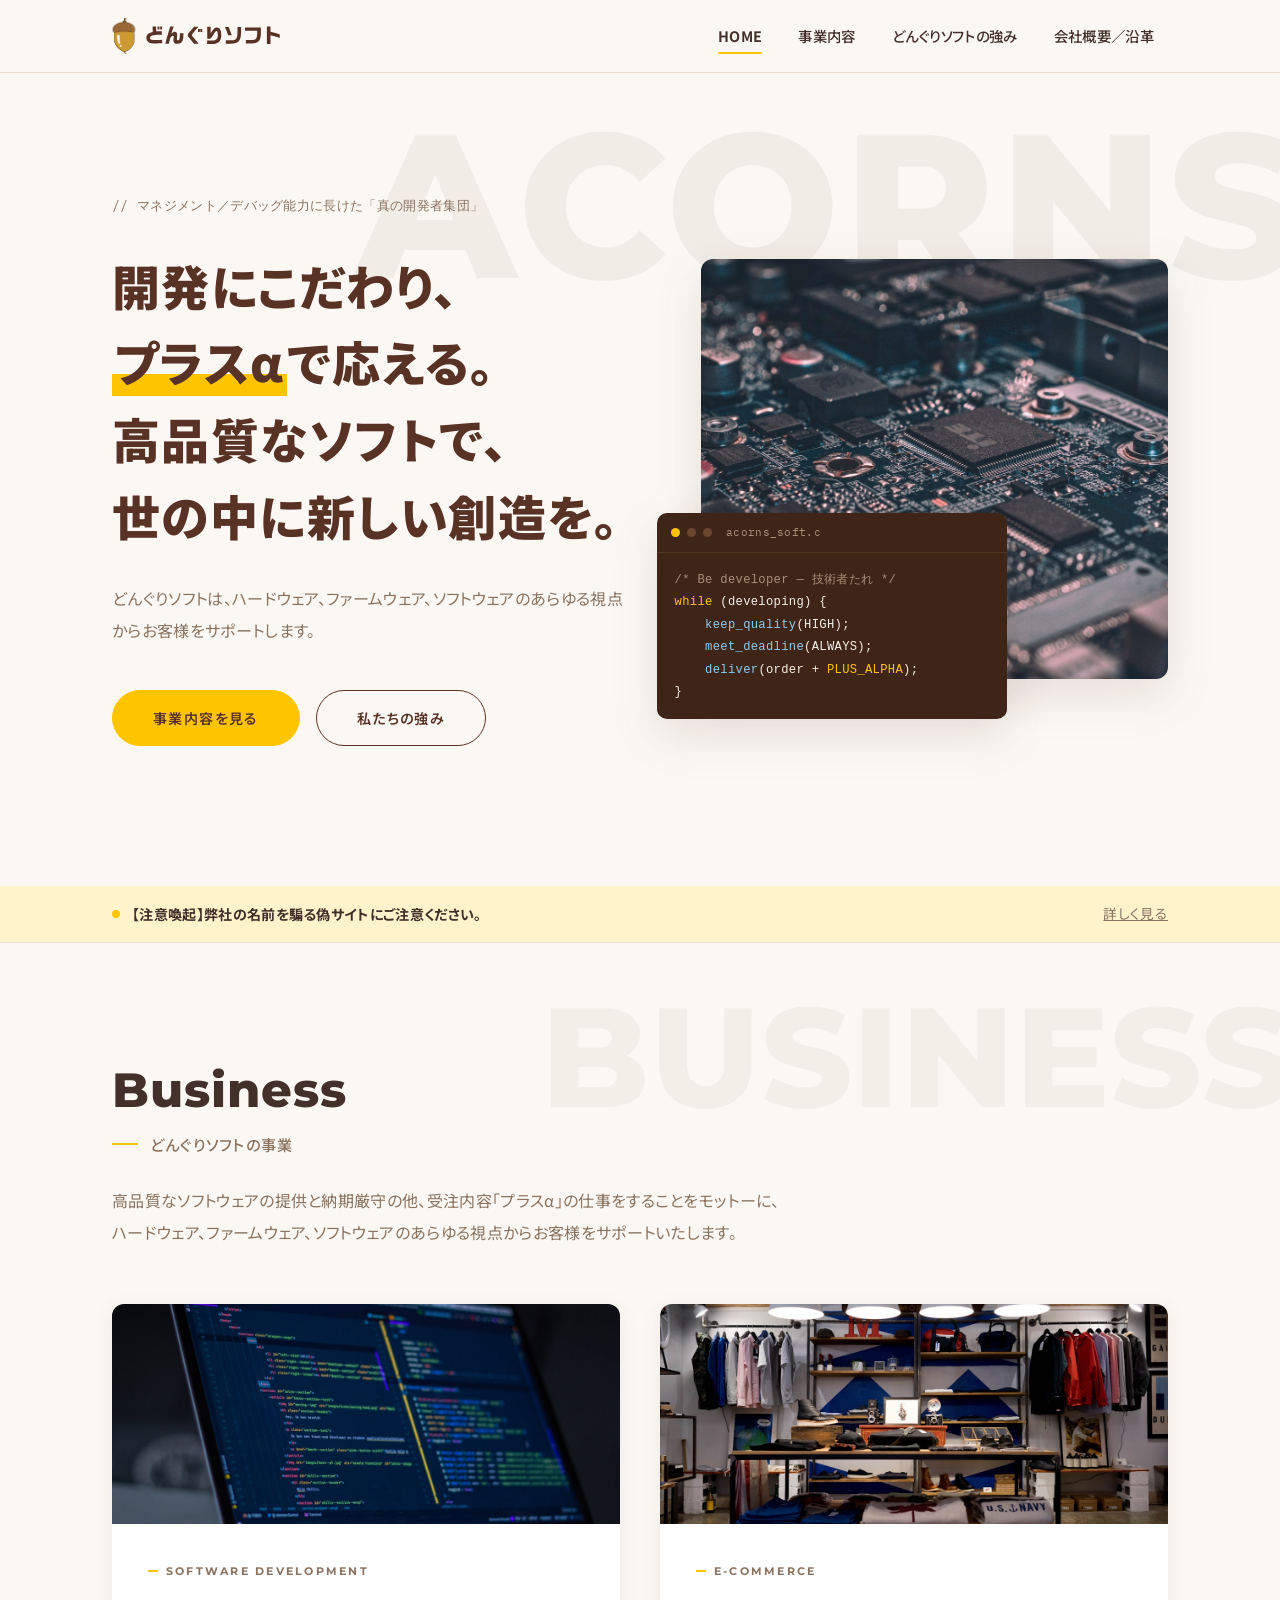
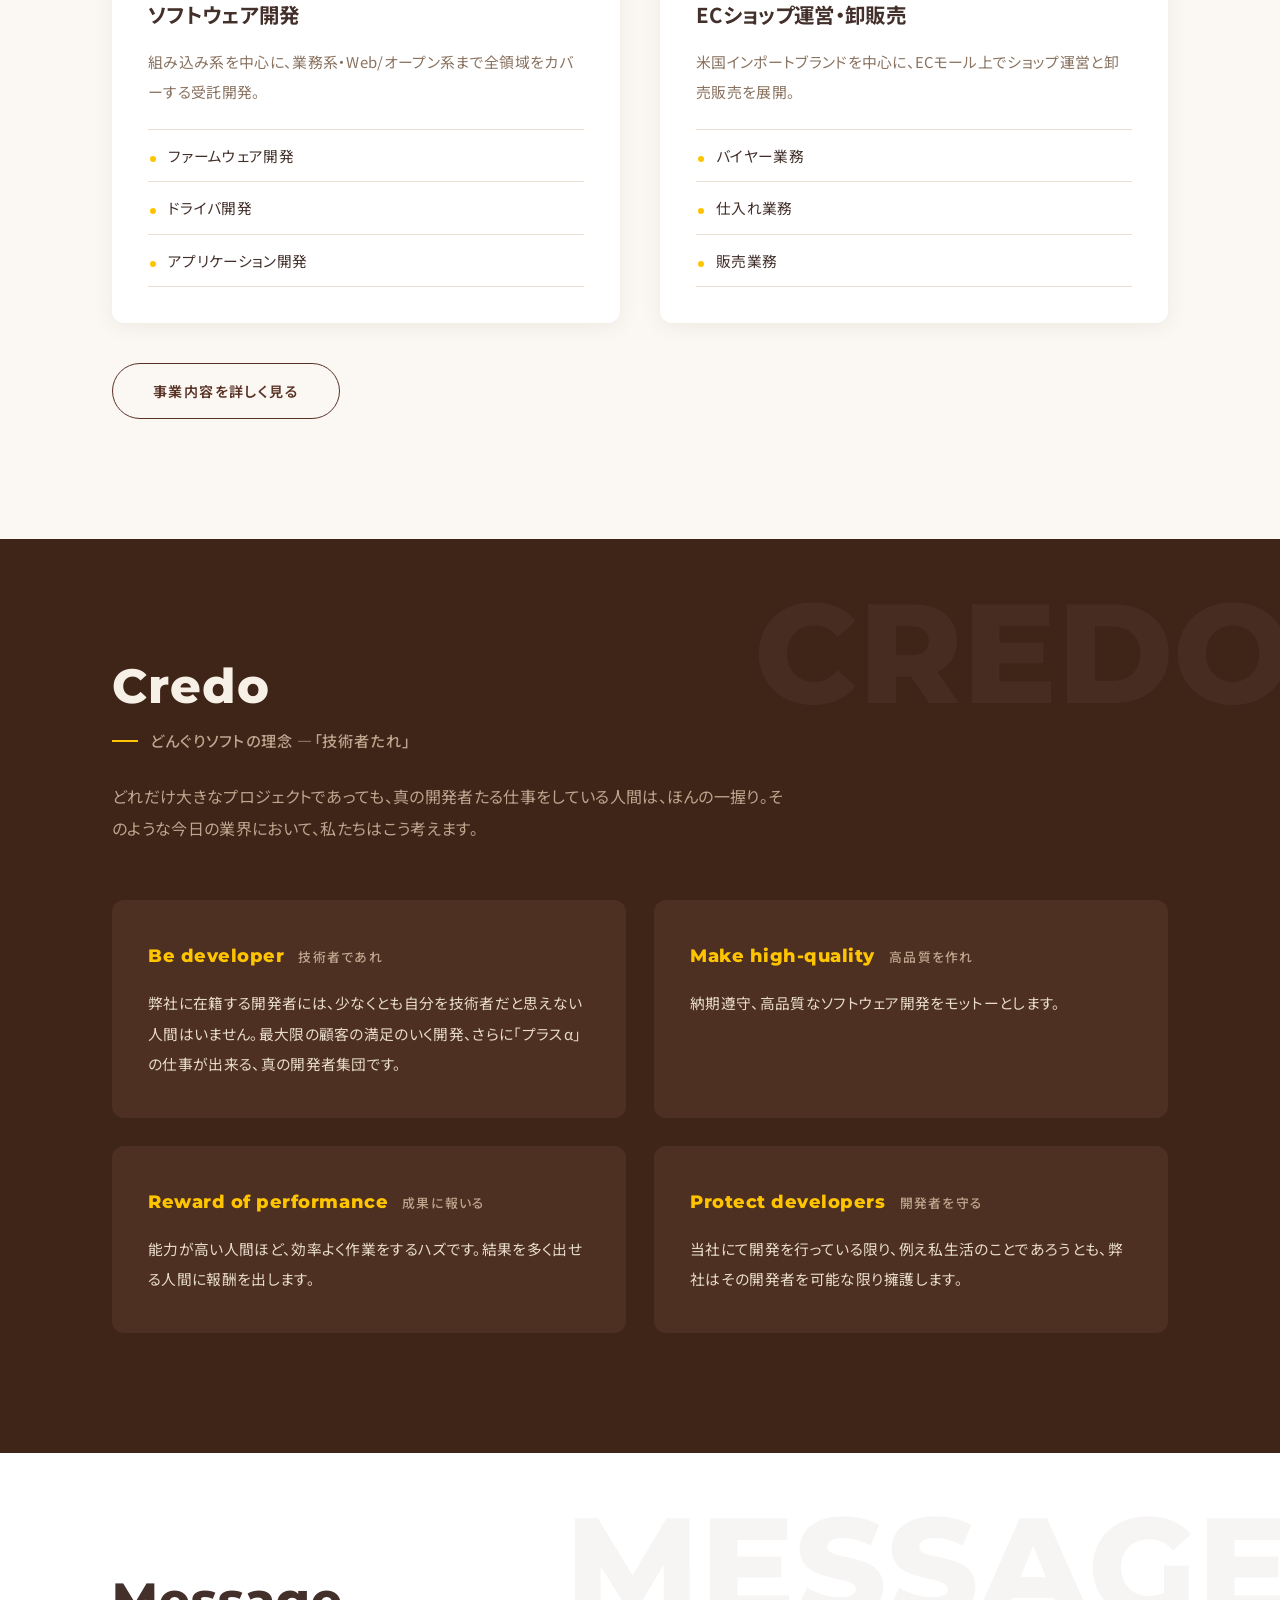
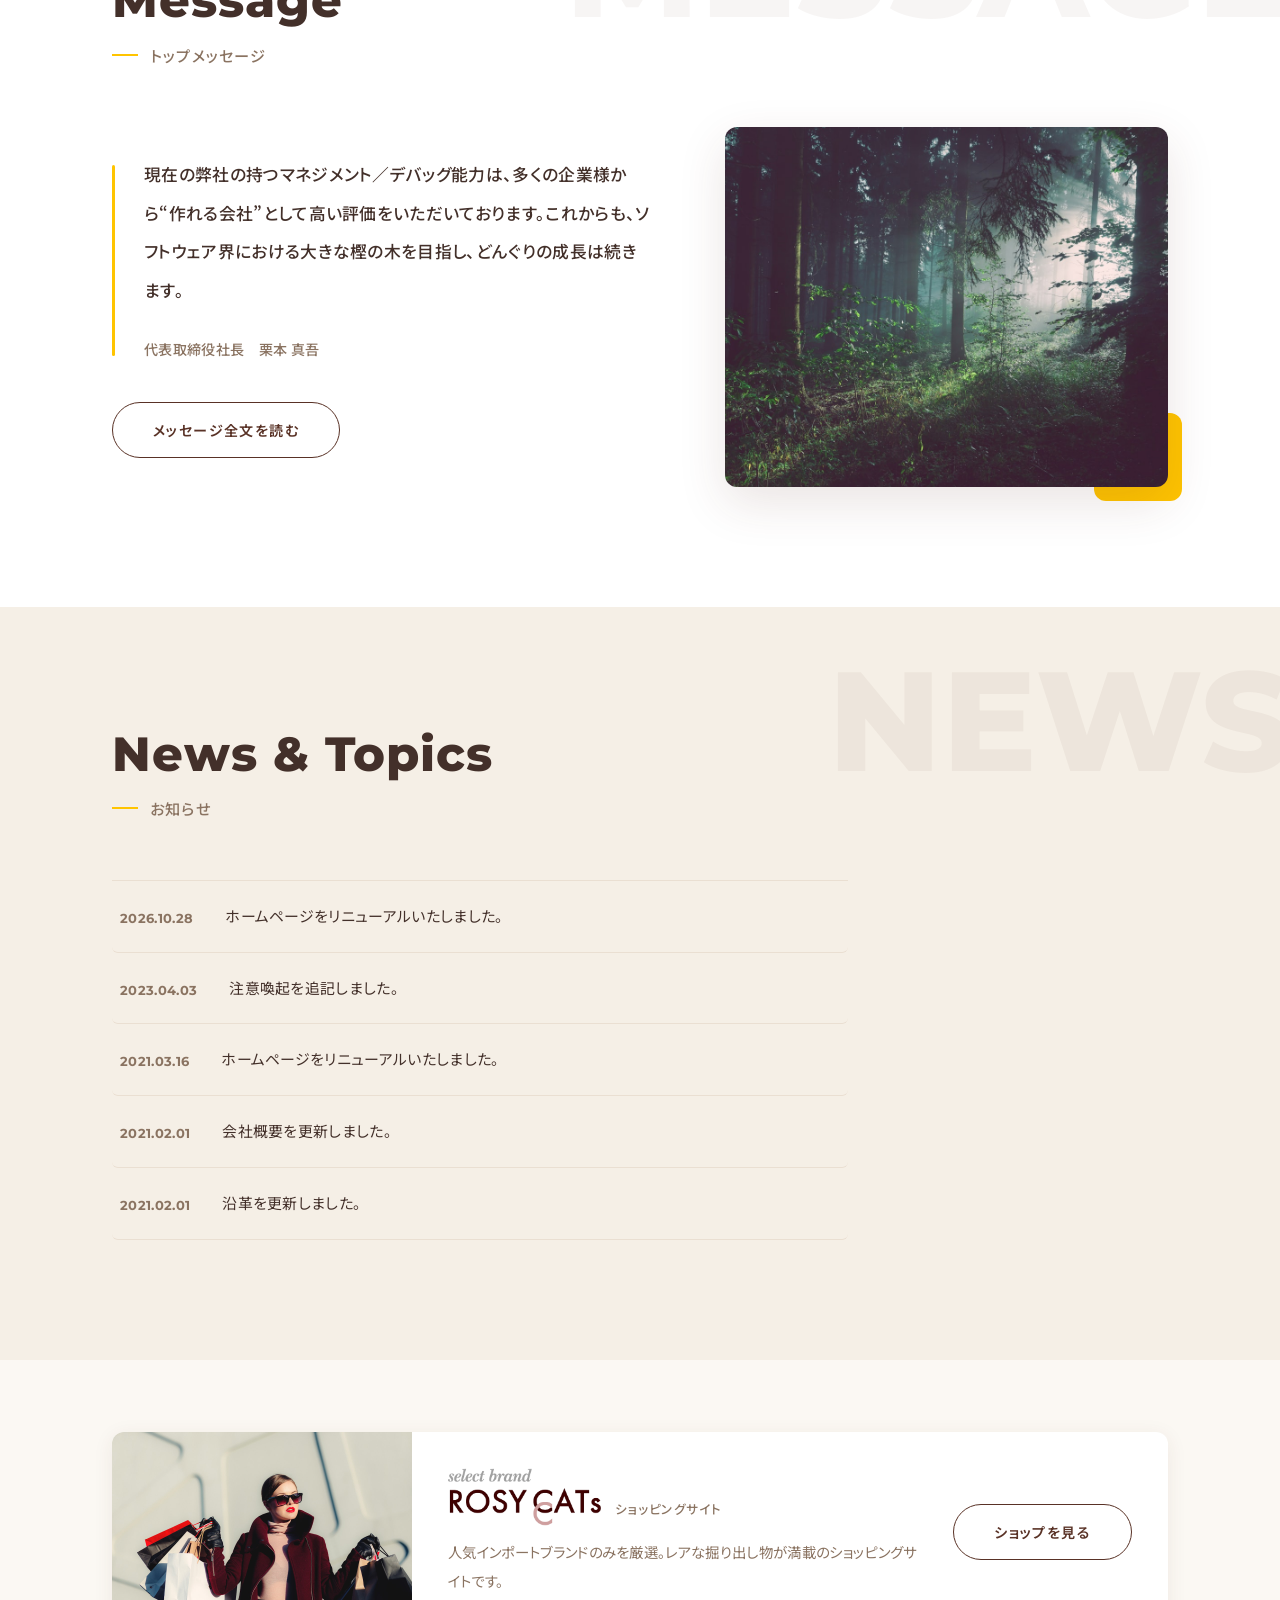
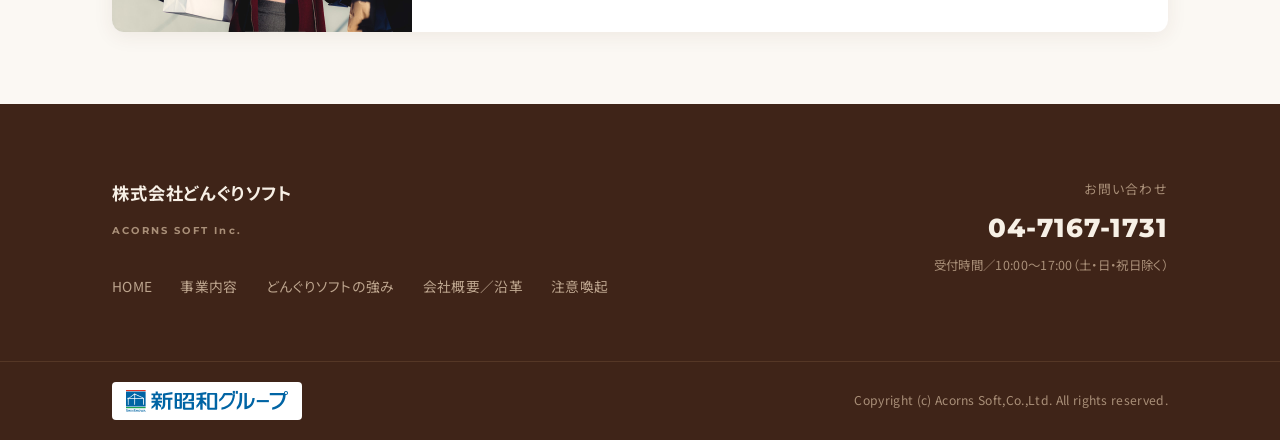
==== commit 61b51ca2: "Fix copyright holder to Acorns Soft,Co.,Ltd. Co-Authored-By: Claude Opus 5.5 <noreply@anthropic.com>" ====
--- a/index.html
+++ b/index.html
@@ -236,7 +236,7 @@
   <div class="lower">
     <div class="inner">
       <a class="group-logo" href="https://www.shinshowa.co.jp/" target="_blank" rel="noopener"><img src="images/logo_shinshowa_group.svg" alt="新昭和グループ"></a>
-      <p>Copyright (c) SHINSHOWA CORPORATION All right Reserved</p>
+      <p>Copyright (c) Acorns Soft,Co.,Ltd. All rights reserved.</p>
     </div>
   </div>
 </footer>
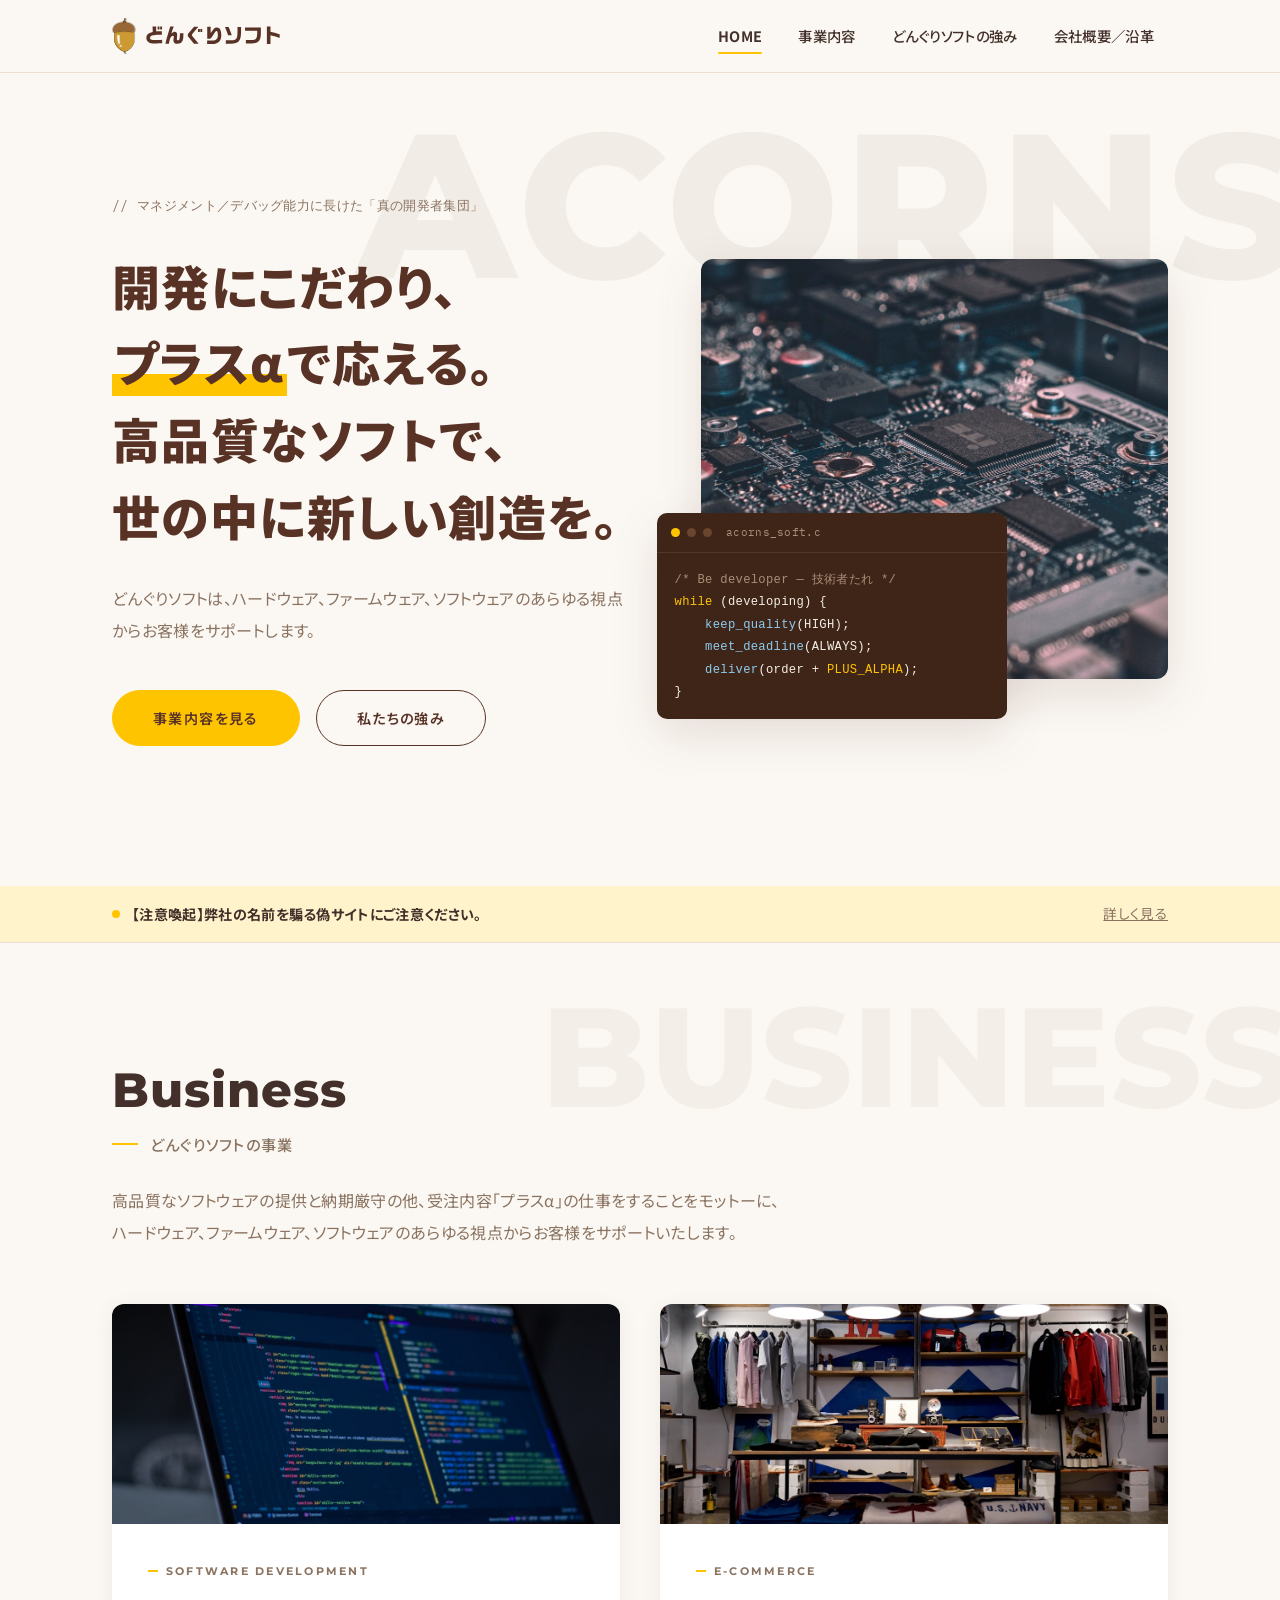
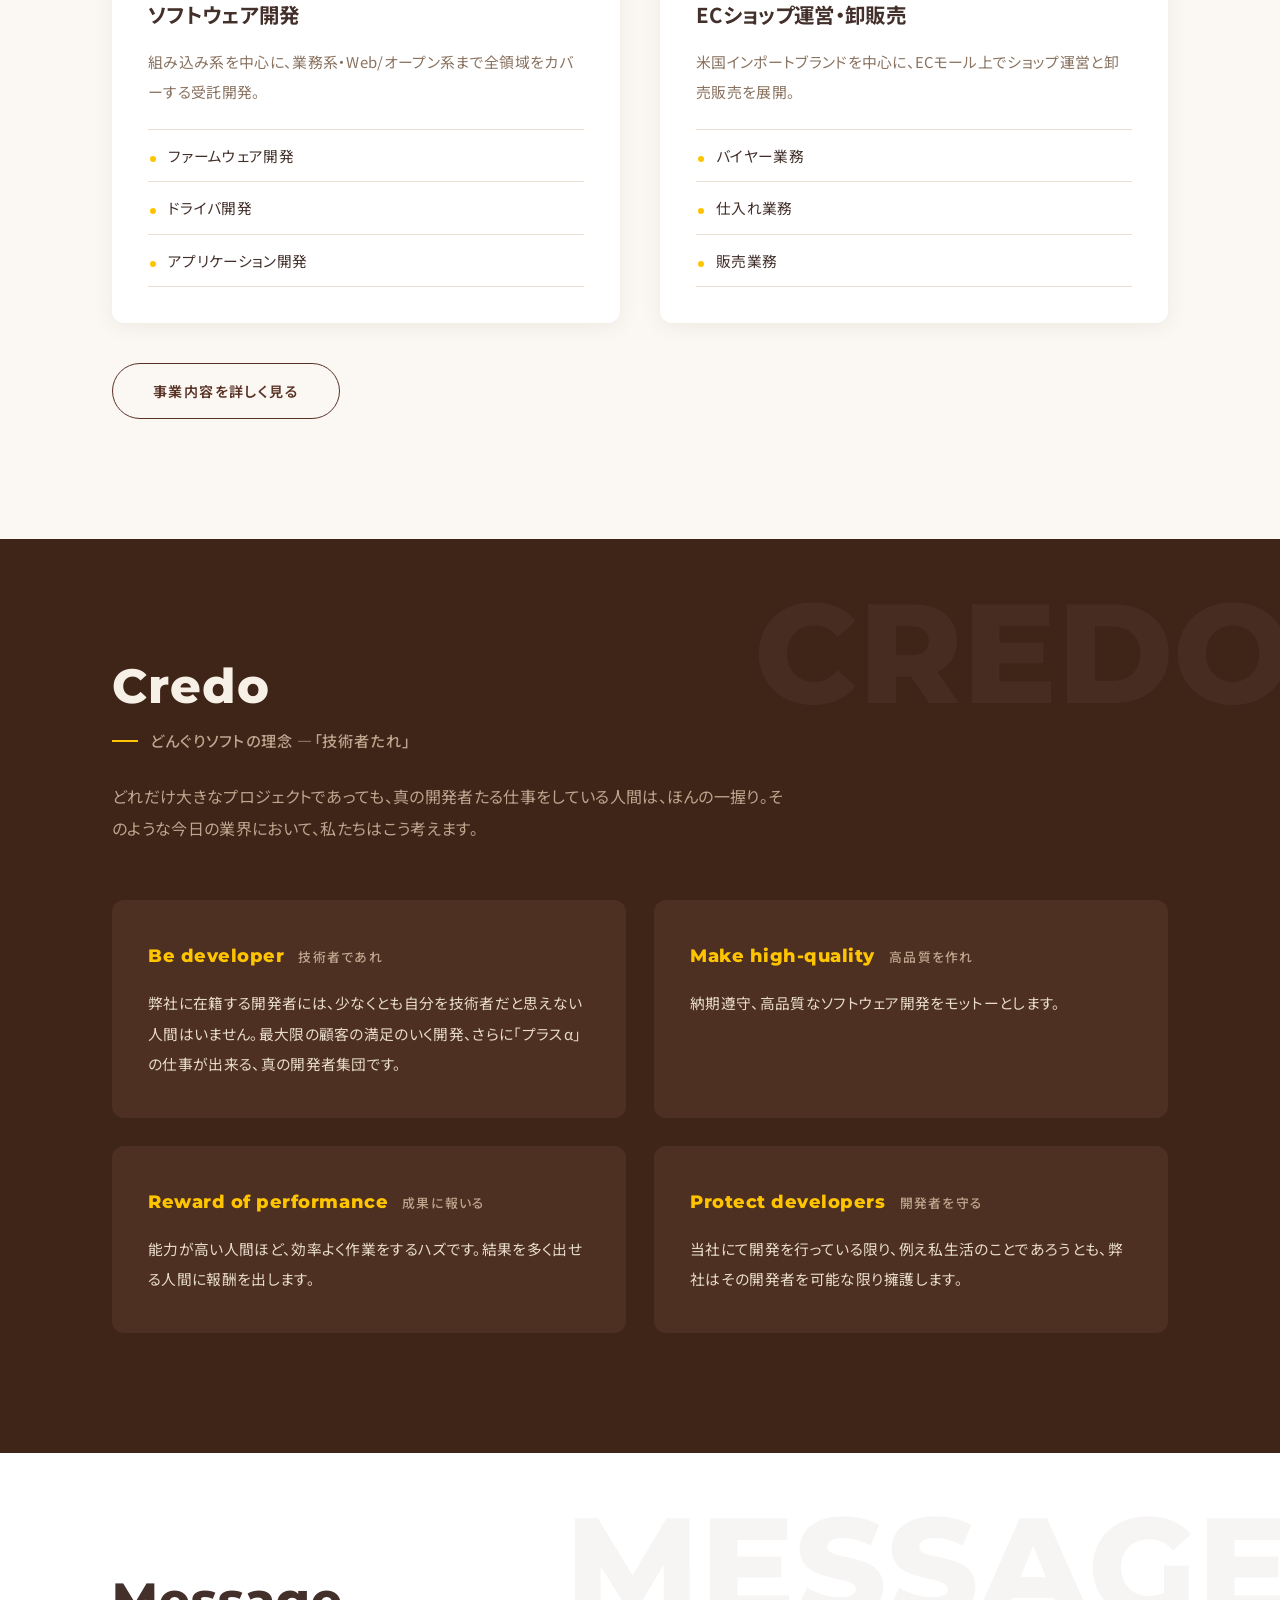
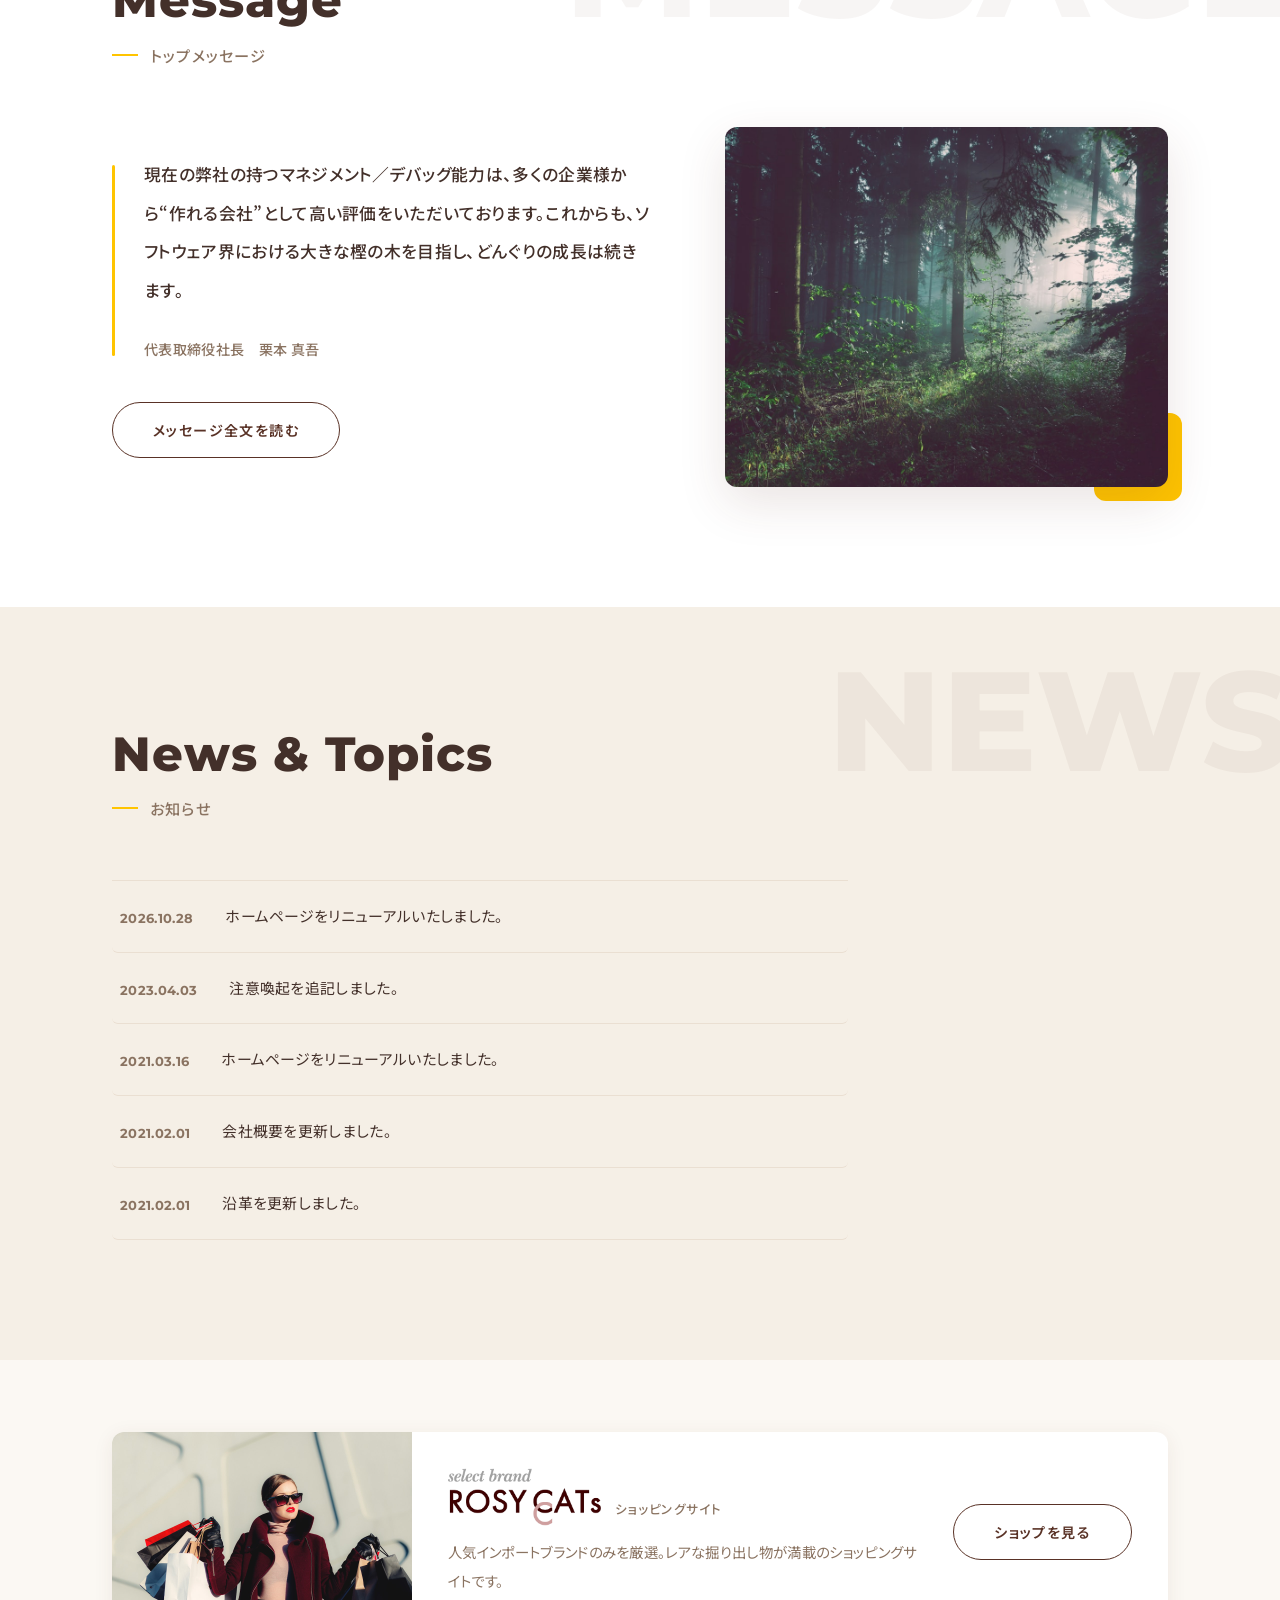
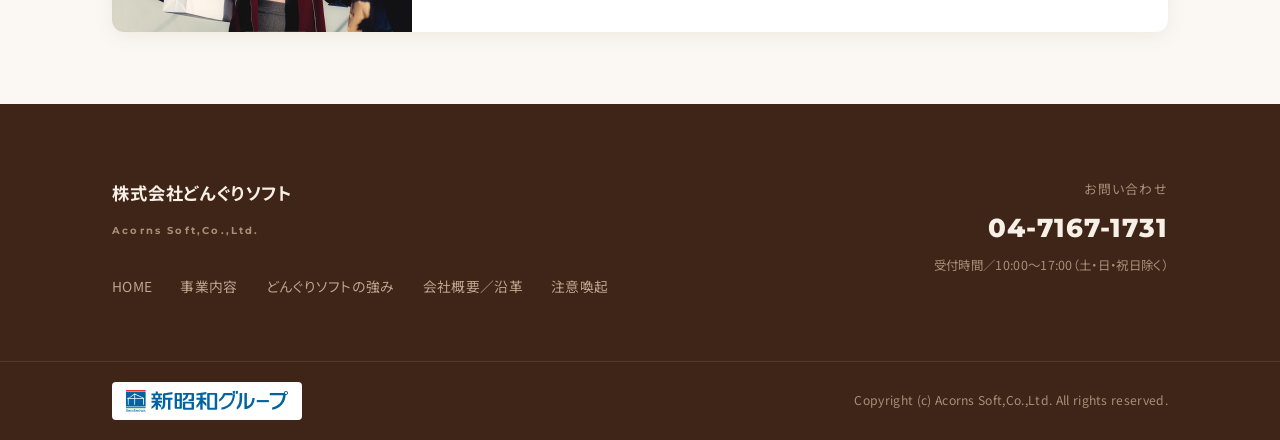
==== commit eebd929e: "Unify footer English company name to Acorns Soft,Co.,Ltd. Co-Authored-By: Claude Opus 5.5 <noreply@a" ====
--- a/index.html
+++ b/index.html
@@ -214,7 +214,7 @@
       <div>
         <div class="f-brand">
           <span class="name">株式会社どんぐりソフト</span><br>
-          <span class="en">ACORNS SOFT Inc.</span>
+          <span class="en">Acorns Soft,Co.,Ltd.</span>
         </div>
         <nav aria-label="フッターメニュー">
           <ul>
